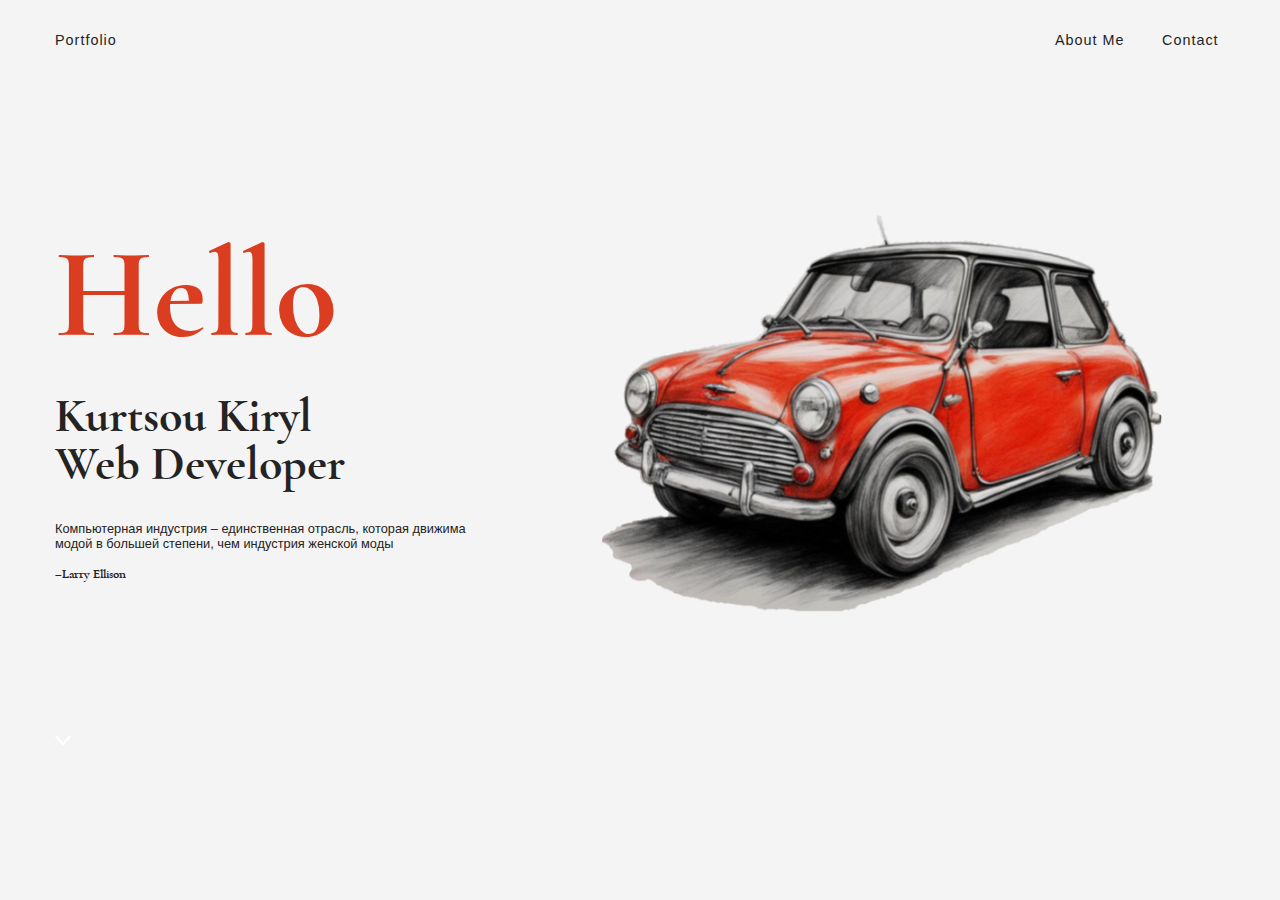
==== index.html @ 3f0a97ca "add mobile nav" ====
<!DOCTYPE html>
<html lang="ru">
<head>
  <meta name="author" content="Kiryl Kurtsou">
  <meta charset="UTF-8">
  <meta name="viewport" content="width=device-width, initial-scale=1.0">
  <title>PORTFOLIO</title>
  <link rel="stylesheet" href="./assets/fonts/stylesheet.css">
  <link rel="stylesheet" href="index.css">
</head>
<body class="body" id="body">

  <header class="header">
    <div class="container">
      <nav class="nav-site">
        <a class="nav-site__link link" data-name-before="portfolio" data-name-after="portfolio" href="#">portfolio</a>
        <div class="nav-site__group-link">
          <a class="nav-site__link link" data-name-before="about me" data-name-after="about me"  href="#">about&nbsp;me</a>
          <a class="nav-site__link link" data-name-before="contact" data-name-after="contact"  href="#">contact</a>
        </div>
      </nav>

      <div class="nav-site_mobile">
        <input type="checkbox" name="" id="checkbox">
        <label for="checkbox">Menu</label>
        <div class="mobile">
          <a class="nav-site__link link" data-name-before="portfolio" data-name-after="portfolio" href="#">portfolio</a>
          <a class="nav-site__link link" data-name-before="about me" data-name-after="about me"  href="#">about&nbsp;me</a>
          <a class="nav-site__link link" data-name-before="contact" data-name-after="contact"  href="#">contact</a>
        </div>
      </div>

      <div class="header__banner banner">
        <div class="banner__intro intro">
          <p class="intro__greeting">hello</p>
          <h1 class="intro__title">Kurtsou&nbsp;Kiryl<br>Web&nbsp;Developer</h1>

          <blockquote class="intro__blockquote blockquote">
            Компьютерная индустрия &ndash; единственная отрасль, которая движима модой в большей степени, чем индустрия женской моды
            <br><br>
            <cite class="blockquote__name-author">&ndash;Larry&nbsp;Ellison</cite>
          </blockquote>
        </div>

        <div class="banner__image">
          <img src="./assets/images/bg-auto.png" alt="мини-автомобиль красного цвета, нарисованный карандашом при помоши ИИ">
        </div>
      </div>

      <a class="header__button button button_direction" href="#">
        <img src="./assets/images/icon-button.png" alt="Иконка стрелки направленная вниз">
      </a>
    </div>
  </header>

  <main class="main" id="main"></main>

  <footer class="footer"></footer>

</body>
</html>
---- assets/fonts/stylesheet.css ----
/*! Generated by Font Squirrel (https://www.fontsquirrel.com) on March 27, 2024 */

@font-face {
  font-family: 'Cormorant Garamond';
  src: url('cormorantgaramond-bold-webfont.woff2') format('woff2'),
        url('cormorantgaramond-bold-webfont.woff') format('woff');
  font-weight: 700;
  font-style: normal;
}
/*
@font-face {
  font-family: 'cormorant_garamondbold_italic';
  src: url('cormorantgaramond-bolditalic-webfont.woff2') format('woff2'),
        url('cormorantgaramond-bolditalic-webfont.woff') format('woff');
  font-weight: 700;
  font-style: italic;
} */

@font-face {
  font-family: 'Cormorant Garamond';
  src: url('cormorantgaramond-italic-webfont.woff2') format('woff2'),
        url('cormorantgaramond-italic-webfont.woff') format('woff');
  font-weight: 400;
  font-style: italic;
}
/*
@font-face {
  font-family: 'cormorant_garamondmedium';
  src: url('cormorantgaramond-medium-webfont.woff2') format('woff2'),
        url('cormorantgaramond-medium-webfont.woff') format('woff');
  font-weight: 500;
  font-style: normal;
}

@font-face {
  font-family: 'cormorant_garamondMdIt';
  src: url('cormorantgaramond-mediumitalic-webfont.woff2') format('woff2'),
        url('cormorantgaramond-mediumitalic-webfont.woff') format('woff');
  font-weight: 500;
  font-style: italic;
}

@font-face {
  font-family: 'cormorant_garamondregular';
  src: url('cormorantgaramond-regular-webfont.woff2') format('woff2'),
        url('cormorantgaramond-regular-webfont.woff') format('woff');
  font-weight: 400;
  font-style: normal;
}

@font-face {
  font-family: 'cormorant_garamondsemibold';
  src: url('cormorantgaramond-semibold-webfont.woff2') format('woff2'),
        url('cormorantgaramond-semibold-webfont.woff') format('woff');
  font-weight: 600;
  font-style: normal;
}

@font-face {
  font-family: 'cormorant_garamondSBdIt';
  src: url('cormorantgaramond-semibolditalic-webfont.woff2') format('woff2'),
        url('cormorantgaramond-semibolditalic-webfont.woff') format('woff');
  font-weight: 600;
  font-style: italic;
}

@font-face {
  font-family: 'cormorant_garamondlight';
  src: url('cormorantgaramond-light-webfont.woff2') format('woff2'),
        url('cormorantgaramond-light-webfont.woff') format('woff');
  font-weight: 300;
  font-style: normal;
}

@font-face {
  font-family: 'cormorant_garamondLtIt';
  src: url('cormorantgaramond-lightitalic-webfont.woff2') format('woff2'),
        url('cormorantgaramond-lightitalic-webfont.woff') format('woff');
  font-weight: 300;
  font-style: italic;
} */
---- index.css ----
:root {
  /* colors */
  --primary: rgb(244, 244, 244);
  --primary-variant: rgb(255, 255, 255);
  --secondary: rgb(35, 35, 35);
  --secondary-variant: rgba(35, 35, 35, .5);
  --accent: rgb(219, 61, 32);

  /* fonts */
  --ffamily-primary: 'Cormorant Garamond', serif;
  --ffamily-secondary: Tahoma, Geneva, Verdana, sans-serif;
  --ffamily-title-1: 'Cormorant Garamond', serif;
  --ffamily-title-2: 'Cormorant Garamond', serif;
  --ffamily-greeting: 'Cormorant Garamond', serif;
  --ffamily-link: Tahoma, Geneva, Verdana, sans-serif;
  --ffamily-blockquote: Tahoma, Geneva, Verdana, sans-serif;
  --ffamily-blockquote-author: 'Cormorant Garamond', serif;
  --ffamily-copyright: Tahoma, Geneva, Verdana, sans-serif;
  --fsize-title-1: clamp(1.5rem, 10vw, 3rem);
  --fsize-title-2: clamp(1.5rem, 10vw, 3rem);
  --fsize-greeting: clamp(4rem, 10vw, 8rem);
  --fsize-link: .9rem;
  --fsize-blockquote: .8rem;
  --fsize-copyright: 80%;
  --fweight-title-1: 600;
  --fweight-title-2: 600;
  --fweight-greeting: 600;
  --fweight-link: 400;
  --fweight-blockquote: 400;
  --fweight-blockquote-author: 700;
  --fweight-copyright: ;
  --lspacing: 1px;

  /* sizes */
  --step: 1rem;
  --padding-top: calc(var(--step) * 1.5);
  --padding-right: calc(var(--step) * 1.5);
  --padding-bottom: calc(var(--step) * 1.5);
  --padding-left: calc(var(--step) * 1.5);
  --padding-inline: calc(var(--step) * 1.5);
  --padding-block: calc(var(--step) * 1.5 * 1.5);
  --padding-inline-link: calc(var(--step) / 2);
  --margin-top: calc(var(--step) * 2);
  --margin-right: ;
  --margin-bottom: ;
  --margin-left: ;
  --margin-inline: ;
  --margin-block: calc(var(--step) * 2);
  --container: 1170px;
  --gap-group-link: 2rem;
  --gap-intro: 2rem;
  --height-nav-site: 5rem;

  /* others */
  --transition-hover-link: .3s;

}

/* min-reset */
*,
*::before,
*::after {
  box-sizing: border-box;
}

html {
  -moz-text-size-adjust: none;
  -webkit-text-size-adjust: none;
  text-size-adjust: none;
}

body {
  margin: 0;
  min-height: 100vh;
}

html,
body {
  width: 100%;
  height: 100%;
  font-size: 16px;
}

a {
  display: inline-block;
  text-decoration: none;
}

img {
  max-width: 100%;
  height: auto;
}

h1, h2, p,
blockquote, cite {
  margin: 0;
}

/* body */
.body {
  color: var(--secondary);
  background-color: var(--primary);
  font-family: var(--ffamily-primary);
}

/* container */
.container {
  max-width: 90%;
  margin-inline: auto;
}

@media (min-width: 1170px) {
  .container {
    max-width: var(--container);
  }
}

/* header */
.header {
  height: 100svh;
  min-height: 100%;
}

/* header --> nav-site */
.nav-site {
  display: flex;
  justify-content: space-between;
  align-items: center;
  min-height: var(--height-nav-site);
}

.nav-site__group-link {
  display: flex;
  gap: var(--gap-group-link);
}

.link {
  position: relative;
  padding-inline: var(--padding-inline-link);
  color: var(--primary);
  overflow: hidden;
  transition: all var(--transition-hover-link) ease-in-out;
}

.link:before,
.link:after {
  position: absolute;
  left: 0;
  top: 0;
  display: block;
  width: 100%;
  height: 100%;
  font-family: var(--ffamily-link);
  font-size: var(--fsize-link);
  font-weight: var(--fweight-link);
  letter-spacing: var(--lspacing, 1px);
  text-transform: capitalize;
  color: var(--secondary);
  background-color: var(--primary);
  transition: all var(--transition-hover-link) ease-in-out;
}

.link:after {
  content: attr(data-name-after);
  transform: translateY(30px);
}

.link:before {
  content: attr(data-name-before);
  transform: translateY(0);
}

.link:hover:before {
  transform: translateY(-30px);
}

.link:hover:after {
  transform: translateY(0);
}

/* header --> banner */
.banner {
  display: flex;
  justify-content: space-between;
  align-items: center;
  flex-wrap: wrap;
}

.banner__image {
  min-width: 300px;
}

.banner__image {
  flex: 5;
}

.banner__intro {
  flex: 4;
}

.intro {
  display: flex;
  flex-direction: column;
  gap: var(--gap-intro);
}

.intro__greeting {
  font-family: var(--ffamily-primary);
  font-size: var(--fsize-greeting);
  font-weight: var(--fweight-greeting);
  color: var(--accent);
  text-transform: capitalize;
}

.intro__title {
  font-family: var(--ffamily-primary);
  font-size: var(--fsize-title-1);
  font-weight: var(--fweight-title-1);
}

.blockquote {
  max-width: 60ch;
  font-family: var(--ffamily-secondary);
  font-size: var(--fsize-blockquote);
  font-weight: var(--fweight-blockquote);
}

.blockquote__name-author {
  font-family: var(--ffamily-blockquote-author);
  font-style: normal;
  font-weight: var(--fweight-blockquote-author);
}








.nav-site_mobile {
  z-index: 4;
  overflow: hidden;
  text-align: end;
  padding: 1rem;
}

input {
  display: none;
}
input:checked ~ .mobile {
  transform: translateY(10px);
}

.mobile {
  /* display: none; */
  background-color: var(--primary);
  transform: translateY(-200px);
  transition: all .3s ease-in-out;
  display: flex;
  flex-direction: column;
  gap: .5rem;
}

@media (max-width: 426px) {
  .nav-site {
    display: none;
  }
}

@media (min-width: 426px) {
  .nav-site_mobile {
    display: none;
  }
}
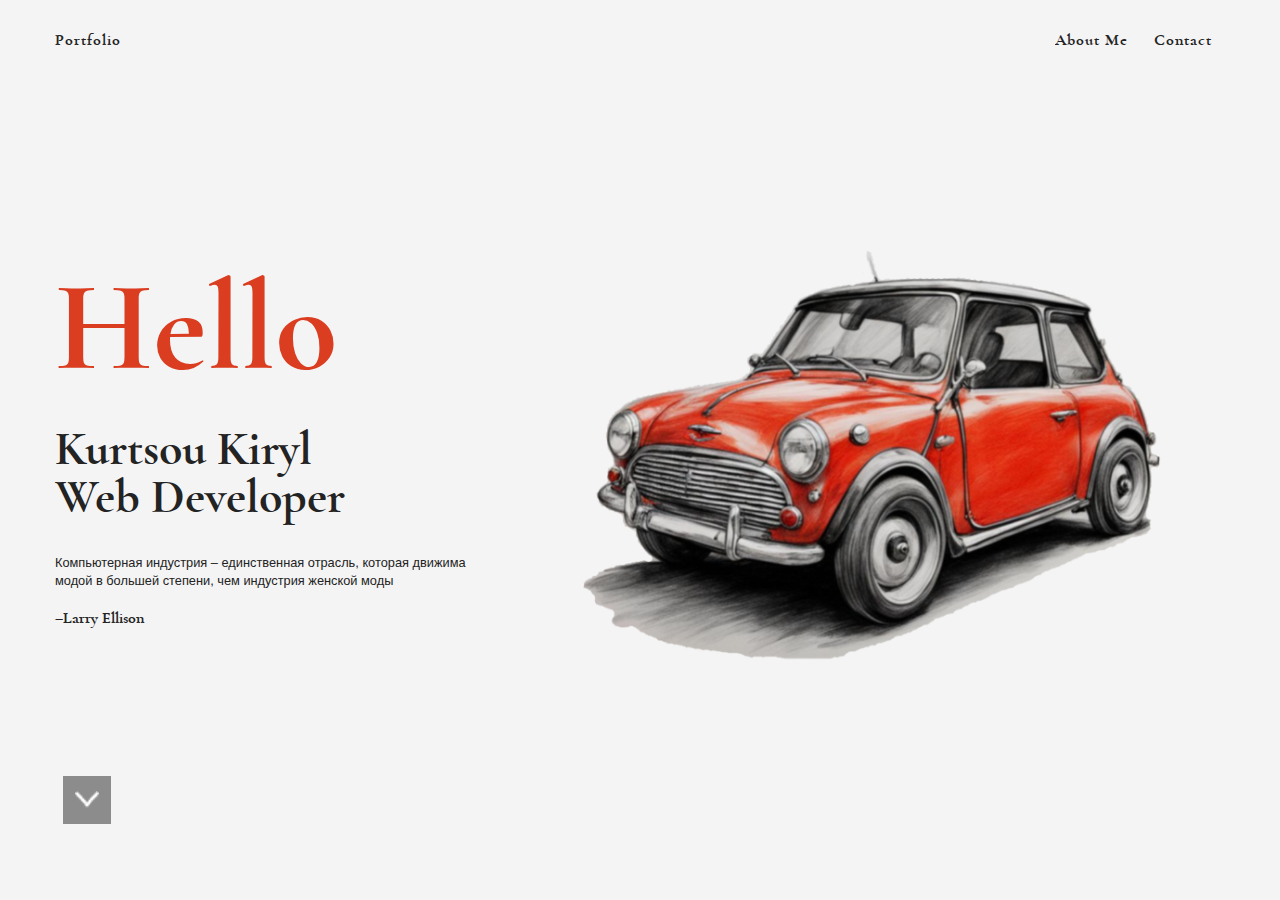
==== commit ff86717c: "fix section headers 90%" ====
--- a/index.html
+++ b/index.html
@@ -11,22 +11,22 @@
 <body class="body" id="body">
 
   <header class="header">
-    <div class="container">
-      <nav class="nav-site">
-        <a class="nav-site__link link" data-name-before="portfolio" data-name-after="portfolio" href="#">portfolio</a>
-        <div class="nav-site__group-link">
-          <a class="nav-site__link link" data-name-before="about me" data-name-after="about me"  href="#">about&nbsp;me</a>
-          <a class="nav-site__link link" data-name-before="contact" data-name-after="contact"  href="#">contact</a>
+    <div class="header__flex container">
+      <nav class="nav">
+        <a class="nav__link" data-name-before="portfolio" data-name-after="portfolio" href="#">portfolio</a>
+        <div class="nav__group-link">
+          <a class="nav__link" data-name-before="about me" data-name-after="about me"  href="#">about&nbsp;me</a>
+          <a class="nav__link" data-name-before="contact" data-name-after="contact"  href="#">contact</a>
         </div>
       </nav>
 
-      <div class="nav-site_mobile">
-        <input type="checkbox" name="" id="checkbox">
-        <label for="checkbox">Menu</label>
-        <div class="mobile">
-          <a class="nav-site__link link" data-name-before="portfolio" data-name-after="portfolio" href="#">portfolio</a>
-          <a class="nav-site__link link" data-name-before="about me" data-name-after="about me"  href="#">about&nbsp;me</a>
-          <a class="nav-site__link link" data-name-before="contact" data-name-after="contact"  href="#">contact</a>
+      <div class="nav-mobile">
+        <input class="input" type="checkbox" name="checkbox" id="checkbox">
+        <label class="label" for="checkbox">Menu</label>
+        <div class="nav-mobile__list list">
+          <a class="list__link" href="#">portfolio</a>
+          <a class="list__link" href="#">about&nbsp;me</a>
+          <a class="list__link" href="#">contact</a>
         </div>
       </div>
 
--- a/index.css
+++ b/index.css
@@ -10,50 +10,33 @@
   /* fonts */
   --ffamily-primary: 'Cormorant Garamond', serif;
   --ffamily-secondary: Tahoma, Geneva, Verdana, sans-serif;
-  --ffamily-title-1: 'Cormorant Garamond', serif;
-  --ffamily-title-2: 'Cormorant Garamond', serif;
-  --ffamily-greeting: 'Cormorant Garamond', serif;
-  --ffamily-link: Tahoma, Geneva, Verdana, sans-serif;
-  --ffamily-blockquote: Tahoma, Geneva, Verdana, sans-serif;
-  --ffamily-blockquote-author: 'Cormorant Garamond', serif;
-  --ffamily-copyright: Tahoma, Geneva, Verdana, sans-serif;
+  --ffamily-title-1: var(--ffamily-primary);
+  --ffamily-title-2: var(--ffamily-primary);
+  --ffamily-greeting: var(--ffamily-primary);
+  --ffamily-link: var(--ffamily-primary);
+  --ffamily-blockquote: var(--ffamily-secondary);
+  --ffamily-blockquote-author: var(--ffamily-primary);
+  --ffamily-copyright: var(--ffamily-secondary);
   --fsize-title-1: clamp(1.5rem, 10vw, 3rem);
   --fsize-title-2: clamp(1.5rem, 10vw, 3rem);
   --fsize-greeting: clamp(4rem, 10vw, 8rem);
-  --fsize-link: .9rem;
+  --fsize-link: 1rem;
   --fsize-blockquote: .8rem;
+  --fsize-blockquote-author: 1rem;
   --fsize-copyright: 80%;
-  --fweight-title-1: 600;
-  --fweight-title-2: 600;
-  --fweight-greeting: 600;
+  --fweight-title-1: 700;
+  --fweight-title-2: 700;
+  --fweight-greeting: 700;
   --fweight-link: 400;
   --fweight-blockquote: 400;
   --fweight-blockquote-author: 700;
-  --fweight-copyright: ;
+  --fweight-copyright: 400;
   --lspacing: 1px;
+  --lheight: 1.4;
 
   /* sizes */
-  --step: 1rem;
-  --padding-top: calc(var(--step) * 1.5);
-  --padding-right: calc(var(--step) * 1.5);
-  --padding-bottom: calc(var(--step) * 1.5);
-  --padding-left: calc(var(--step) * 1.5);
-  --padding-inline: calc(var(--step) * 1.5);
-  --padding-block: calc(var(--step) * 1.5 * 1.5);
-  --padding-inline-link: calc(var(--step) / 2);
-  --margin-top: calc(var(--step) * 2);
-  --margin-right: ;
-  --margin-bottom: ;
-  --margin-left: ;
-  --margin-inline: ;
-  --margin-block: calc(var(--step) * 2);
+  --step: 1.5rem;
   --container: 1170px;
-  --gap-group-link: 2rem;
-  --gap-intro: 2rem;
-  --height-nav-site: 5rem;
-
-  /* others */
-  --transition-hover-link: .3s;
 
 }
 
@@ -70,15 +53,16 @@
   text-size-adjust: none;
 }
 
-body {
+body, h1, h2, p,
+blockquote, cite {
   margin: 0;
-  min-height: 100vh;
 }
 
 html,
 body {
   width: 100%;
   height: 100%;
+  min-height: 100vh;
   font-size: 16px;
 }
 
@@ -90,11 +74,6 @@
 img {
   max-width: 100%;
   height: auto;
-}
-
-h1, h2, p,
-blockquote, cite {
-  margin: 0;
 }
 
 /* body */
@@ -117,66 +96,142 @@
 }
 
 /* header */
-.header {
-  height: 100svh;
-  min-height: 100%;
+.header__flex {
+  position: relative;
+  display: flex;
+  flex-direction: column;
+  gap: 4rem;
+  padding-block: 2rem;
+}
+
+@media (max-width: 426px) {
+  .header__flex {
+    gap: 0;
+  }
 }
 
 /* header --> nav-site */
-.nav-site {
+.nav {
   display: flex;
   justify-content: space-between;
   align-items: center;
-  min-height: var(--height-nav-site);
-}
-
-.nav-site__group-link {
-  display: flex;
-  gap: var(--gap-group-link);
-}
-
-.link {
+}
+
+.nav__group-link {
+  display: flex;
+  gap: 1rem;
+}
+
+.nav__link {
   position: relative;
-  padding-inline: var(--padding-inline-link);
+  padding-inline: calc(var(--step) / 2);
   color: var(--primary);
   overflow: hidden;
-  transition: all var(--transition-hover-link) ease-in-out;
-}
-
-.link:before,
-.link:after {
+  transition: all .3s ease-in-out;
+}
+
+.nav__link:before,
+.nav__link:after {
   position: absolute;
   left: 0;
   top: 0;
-  display: block;
+  display: inline-block;
   width: 100%;
   height: 100%;
   font-family: var(--ffamily-link);
   font-size: var(--fsize-link);
   font-weight: var(--fweight-link);
-  letter-spacing: var(--lspacing, 1px);
+  letter-spacing: var(--lspacing);
   text-transform: capitalize;
   color: var(--secondary);
   background-color: var(--primary);
-  transition: all var(--transition-hover-link) ease-in-out;
-}
-
-.link:after {
+  transition: all .3s ease-in-out;
+}
+
+.nav__link:after {
   content: attr(data-name-after);
   transform: translateY(30px);
 }
 
-.link:before {
+.nav__link:before {
   content: attr(data-name-before);
   transform: translateY(0);
 }
 
-.link:hover:before {
+.nav__link:hover:before {
   transform: translateY(-30px);
 }
 
-.link:hover:after {
+.nav__link:hover:after {
   transform: translateY(0);
+}
+
+/* header --> nav-mobile */
+.nav-mobile {
+  z-index: 4;
+  text-align: end;
+}
+
+.nav-mobile input {
+  display: none;
+}
+
+.nav-mobile label {
+  position: relative;
+}
+
+.nav-mobile label::after {
+  position: absolute;
+  left: 0;
+  bottom: 0;
+  content: "";
+  width: 100%;
+  height: 1px;
+  background-color: var(--secondary);
+}
+
+.nav-mobile input:checked ~ .nav-mobile__list {
+  transform: translateY(10px);
+}
+
+.nav-mobile__list {
+  display: flex;
+  flex-direction: column;
+  align-items: end;
+  gap: .5rem;
+  transform: translateY(-200px);
+  transition: all .3s ease-in-out;
+}
+
+.list__link {
+  font-family: var(--ffamily-link);
+  font-size: var(--fsize-link);
+  font-weight: var(--fweight-link);
+  letter-spacing: var(--lspacing);
+  text-transform: capitalize;
+  color: var(--secondary);
+  background-color: var(--primary);
+  transition: all .3s ease-in-out;
+}
+
+.list__link:active {
+  color: var(--accent);
+}
+
+.list__link:hover {
+  text-decoration: underline;
+}
+
+@media (max-width: 426px) {
+  .nav {
+    display: none;
+  }
+}
+
+@media (min-width: 426px) {
+  .nav-mobile {
+    display: none;
+  }
 }
 
 /* header --> banner */
@@ -192,21 +247,21 @@
 }
 
 .banner__image {
-  flex: 5;
+  flex: 2;
 }
 
 .banner__intro {
-  flex: 4;
+  flex: 1.5;
 }
 
 .intro {
   display: flex;
   flex-direction: column;
-  gap: var(--gap-intro);
+  gap: 2rem;
 }
 
 .intro__greeting {
-  font-family: var(--ffamily-primary);
+  font-family: var(--ffamily-greeting);
   font-size: var(--fsize-greeting);
   font-weight: var(--fweight-greeting);
   color: var(--accent);
@@ -214,7 +269,7 @@
 }
 
 .intro__title {
-  font-family: var(--ffamily-primary);
+  font-family: var(--ffamily-title-1);
   font-size: var(--fsize-title-1);
   font-weight: var(--fweight-title-1);
 }
@@ -224,73 +279,54 @@
   font-family: var(--ffamily-secondary);
   font-size: var(--fsize-blockquote);
   font-weight: var(--fweight-blockquote);
+  line-height: var(--lheight);
 }
 
 .blockquote__name-author {
   font-family: var(--ffamily-blockquote-author);
   font-style: normal;
+  font-size: var(--fsize-blockquote-author);
   font-weight: var(--fweight-blockquote-author);
 }
 
-
-
-
-
-
-
-
-.nav-site_mobile {
-  z-index: 4;
-  overflow: hidden;
-  text-align: end;
-  padding: 1rem;
-}
-
-input {
-  display: none;
-}
-input:checked ~ .mobile {
-  transform: translateY(10px);
-}
-
-.mobile {
-  /* display: none; */
-  background-color: var(--primary);
-  transform: translateY(-200px);
-  transition: all .3s ease-in-out;
-  display: flex;
-  flex-direction: column;
-  gap: .5rem;
-}
-
-@media (max-width: 426px) {
-  .nav-site {
-    display: none;
-  }
-}
-
-@media (min-width: 426px) {
-  .nav-site_mobile {
-    display: none;
-  }
-}
-
-
-
-
-
-
-
-
-
-
-
-
-
-
-
-
-
-
-
-
+/* header --> button */
+.header__button {
+  position: absolute;
+  left: 1rem;
+  bottom: 0;
+  padding: .5rem;
+  background-color: var(--secondary-variant);
+  transition: all .3s ease-in-out;
+}
+
+.header__button:hover {
+  background-color: var(--secondary);
+}
+
+@media (min-width: 768px) {
+  .header__button {
+    transform: scale(1.5);
+  }
+}
+
+
+
+
+
+
+
+
+
+
+
+
+
+
+
+
+
+
+
+
+
+
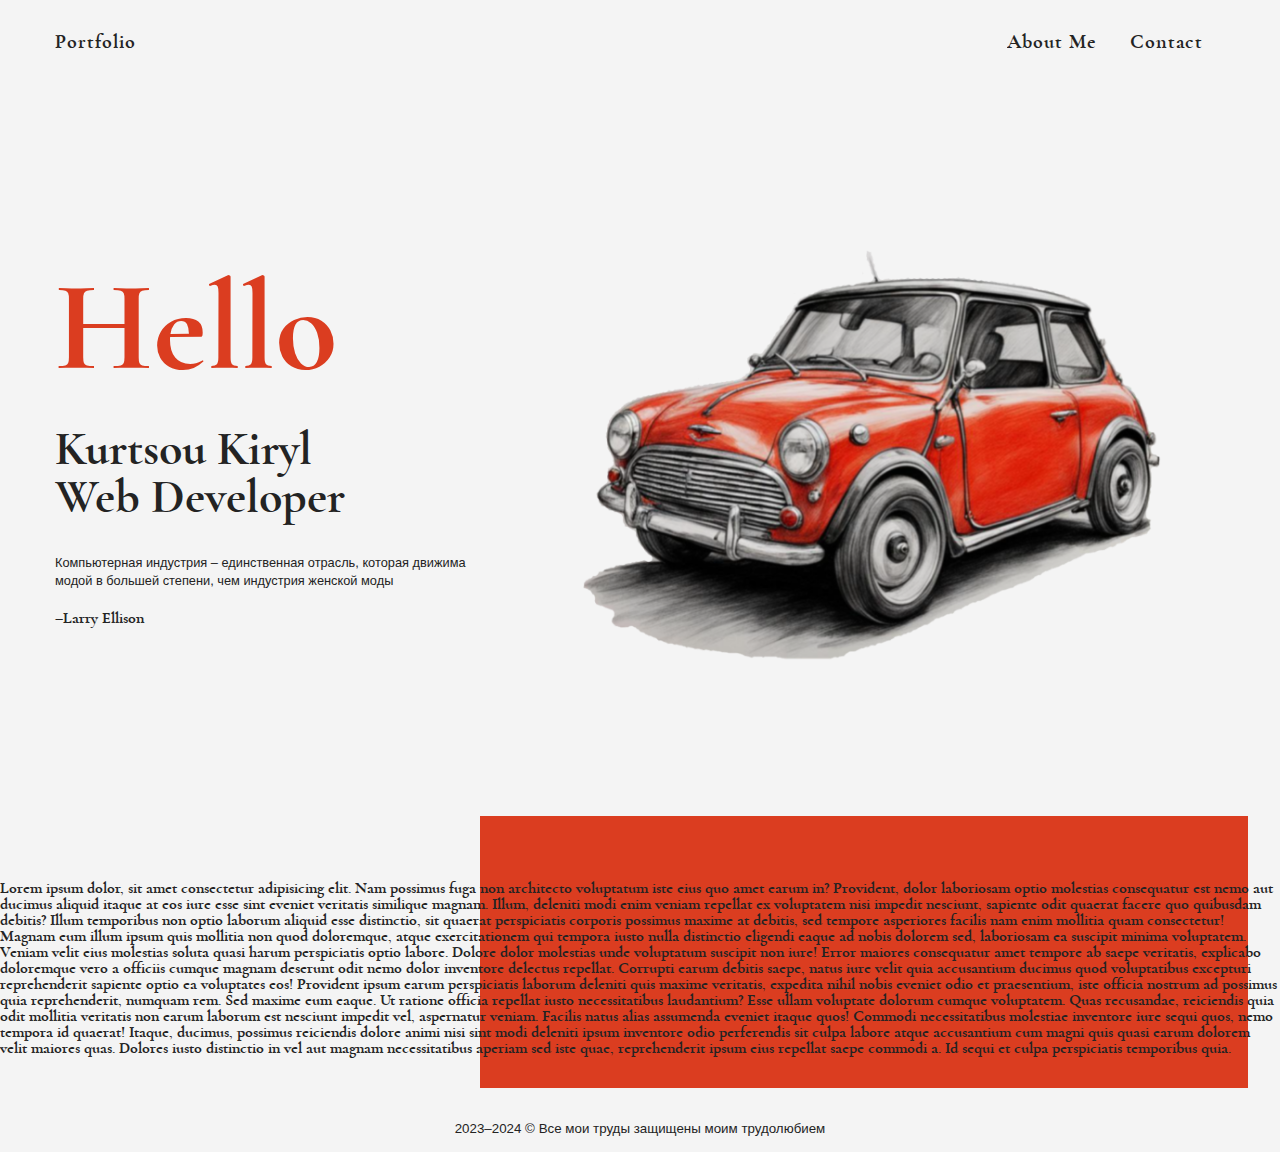
==== commit 1b3af818: "fix index.css" ====
--- a/index.html
+++ b/index.html
@@ -46,16 +46,16 @@
           <img src="./assets/images/bg-auto.png" alt="мини-автомобиль красного цвета, нарисованный карандашом при помоши ИИ">
         </div>
       </div>
-
-      <a class="header__button button button_direction" href="#">
-        <img src="./assets/images/icon-button.png" alt="Иконка стрелки направленная вниз">
-      </a>
     </div>
   </header>
 
-  <main class="main" id="main"></main>
+  <main class="projects" id="projects">
+    Lorem ipsum dolor, sit amet consectetur adipisicing elit. Nam possimus fuga non architecto voluptatum iste eius quo amet earum in? Provident, dolor laboriosam optio molestias consequatur est nemo aut ducimus aliquid itaque at eos iure esse sint eveniet veritatis similique magnam. Illum, deleniti modi enim veniam repellat ex voluptatem nisi impedit nesciunt, sapiente odit quaerat facere quo quibusdam debitis? Illum temporibus non optio laborum aliquid esse distinctio, sit quaerat perspiciatis corporis possimus maxime at debitis, sed tempore asperiores facilis nam enim mollitia quam consectetur! Magnam eum illum ipsum quis mollitia non quod doloremque, atque exercitationem qui tempora iusto nulla distinctio eligendi eaque ad nobis dolorem sed, laboriosam ea suscipit minima voluptatem. Veniam velit eius molestias soluta quasi harum perspiciatis optio labore. Dolore dolor molestias unde voluptatum suscipit non iure! Error maiores consequatur amet tempore ab saepe veritatis, explicabo doloremque vero a officiis cumque magnam deserunt odit nemo dolor inventore delectus repellat. Corrupti earum debitis saepe, natus iure velit quia accusantium ducimus quod voluptatibus excepturi reprehenderit sapiente optio ea voluptates eos! Provident ipsum earum perspiciatis laborum deleniti quis maxime veritatis, expedita nihil nobis eveniet odio et praesentium, iste officia nostrum ad possimus quia reprehenderit, numquam rem. Sed maxime eum eaque. Ut ratione officia repellat iusto necessitatibus laudantium? Esse ullam voluptate dolorum cumque voluptatem. Quas recusandae, reiciendis quia odit mollitia veritatis non earum laborum est nesciunt impedit vel, aspernatur veniam. Facilis natus alias assumenda eveniet itaque quos! Commodi necessitatibus molestiae inventore iure sequi quos, nemo tempora id quaerat! Itaque, ducimus, possimus reiciendis dolore animi nisi sint modi deleniti ipsum inventore odio perferendis sit culpa labore atque accusantium cum magni quis quasi earum dolorem velit maiores quas. Dolores iusto distinctio in vel aut magnam necessitatibus aperiam sed iste quae, reprehenderit ipsum eius repellat saepe commodi a. Id sequi et culpa perspiciatis temporibus quia.
+  </main>
 
-  <footer class="footer"></footer>
+  <footer class="footer">
+    <small class="copyright">2023&ndash;2024 &copy;&nbsp;Все мои труды защищены моим трудолюбием</small>
+  </footer>
 
 </body>
 </html>
--- a/index.css
+++ b/index.css
@@ -20,10 +20,9 @@
   --fsize-title-1: clamp(1.5rem, 10vw, 3rem);
   --fsize-title-2: clamp(1.5rem, 10vw, 3rem);
   --fsize-greeting: clamp(4rem, 10vw, 8rem);
-  --fsize-link: 1rem;
+  --fsize-link: 1.25rem;
   --fsize-blockquote: .8rem;
   --fsize-blockquote-author: 1rem;
-  --fsize-copyright: 80%;
   --fweight-title-1: 700;
   --fweight-title-2: 700;
   --fweight-greeting: 700;
@@ -62,7 +61,7 @@
 body {
   width: 100%;
   height: 100%;
-  min-height: 100vh;
+  min-height: 100svh;
   font-size: 16px;
 }
 
@@ -74,6 +73,11 @@
 img {
   max-width: 100%;
   height: auto;
+}
+
+::selection {
+  color: var(--primary);
+  background-color: var(--secondary);
 }
 
 /* body */
@@ -89,13 +93,24 @@
   margin-inline: auto;
 }
 
-@media (min-width: 1170px) {
+@media (min-width: 1280px) {
   .container {
     max-width: var(--container);
   }
 }
 
 /* header */
+.header {
+  min-height: 90svh;
+  margin-bottom: 2rem;
+}
+
+@media (max-width: 769px) {
+  .header {
+    min-height: 100%;
+  }
+}
+
 .header__flex {
   position: relative;
   display: flex;
@@ -124,7 +139,7 @@
 
 .nav__link {
   position: relative;
-  padding-inline: calc(var(--step) / 2);
+  padding-inline: var(--step);
   color: var(--primary);
   overflow: hidden;
   transition: all .3s ease-in-out;
@@ -214,12 +229,9 @@
   transition: all .3s ease-in-out;
 }
 
-.list__link:active {
-  color: var(--accent);
-}
-
 .list__link:hover {
   text-decoration: underline;
+  color: var(--accent);
 }
 
 @media (max-width: 426px) {
@@ -289,44 +301,45 @@
   font-weight: var(--fweight-blockquote-author);
 }
 
-/* header --> button */
-.header__button {
+/* footer */
+  .footer {
+    text-align: center;
+  }
+
+.copyright {
+  padding-block: 1rem;
+  font-family: var(--ffamily-copyright);
+  font-weight: var(--fweight-copyright);
+}
+
+/* projects */
+.projects {
+  position: relative;
+  margin-bottom: 2rem;
+  padding-block: 2rem;
+}
+
+.projects:after {
+  content: "";
   position: absolute;
-  left: 1rem;
+  top: -2rem;
+  right: 2rem;
   bottom: 0;
-  padding: .5rem;
-  background-color: var(--secondary-variant);
-  transition: all .3s ease-in-out;
-}
-
-.header__button:hover {
-  background-color: var(--secondary);
-}
-
-@media (min-width: 768px) {
-  .header__button {
-    transform: scale(1.5);
-  }
-}
-
-
-
-
-
-
-
-
-
-
-
-
-
-
-
-
-
-
-
-
-
-
+  z-index: -1;
+  width: 60%;
+  background-color: var(--accent);
+}
+
+
+
+
+
+
+
+
+
+
+
+
+
+
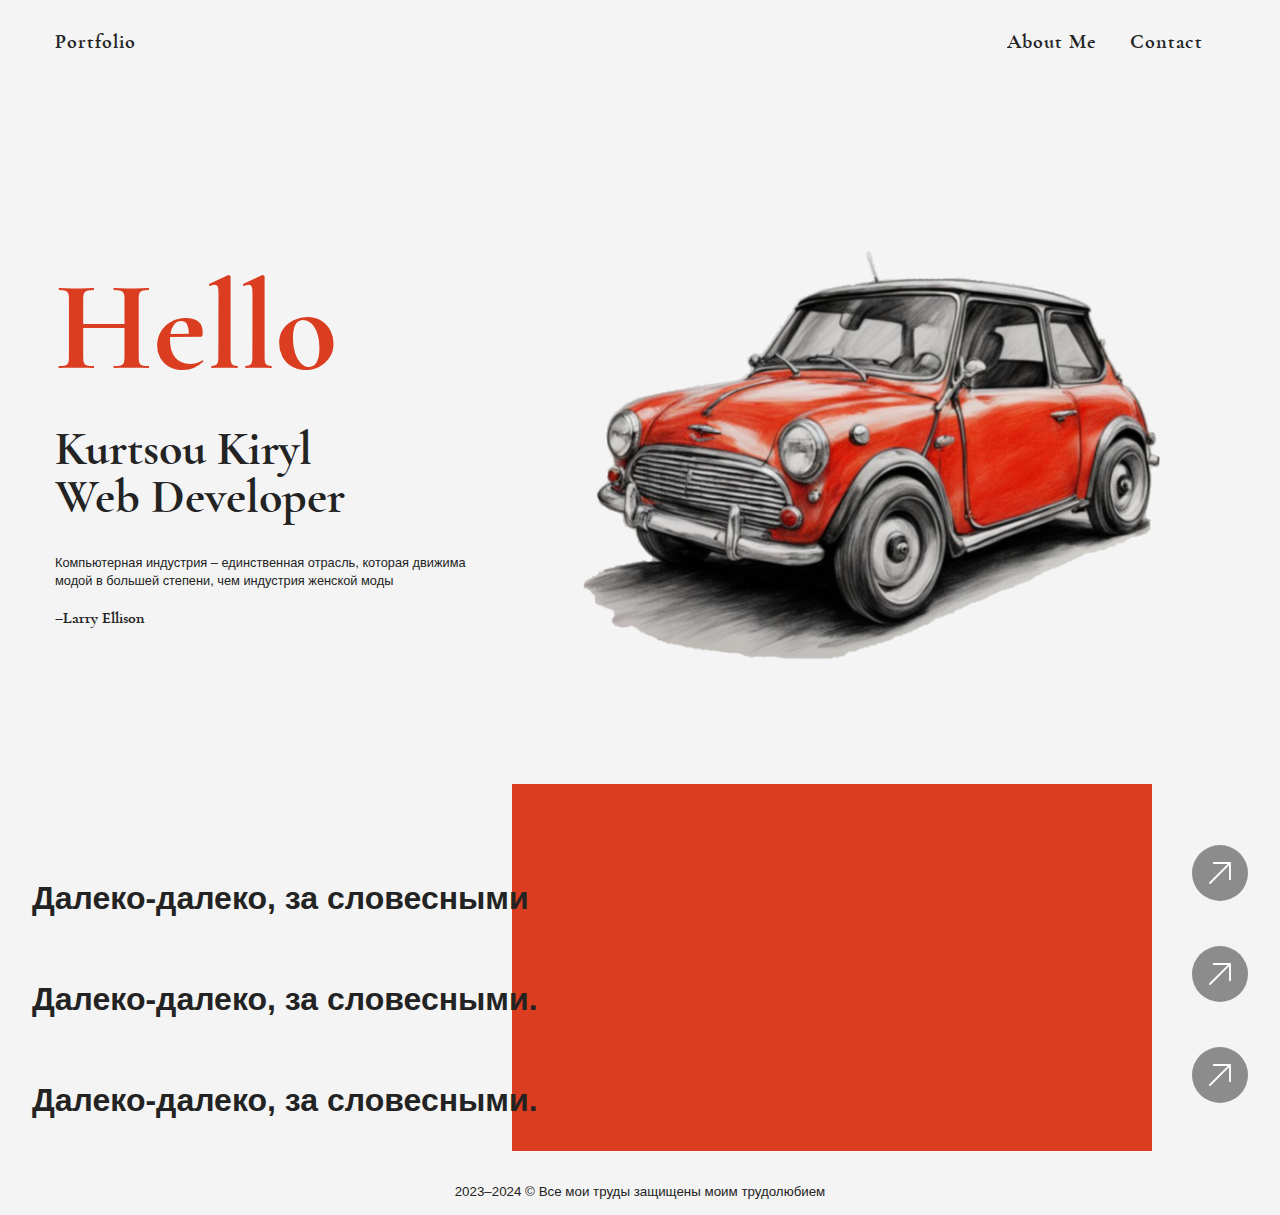
==== commit 53218948: "fix index.css" ====
--- a/index.html
+++ b/index.html
@@ -50,7 +50,41 @@
   </header>
 
   <main class="projects" id="projects">
-    Lorem ipsum dolor, sit amet consectetur adipisicing elit. Nam possimus fuga non architecto voluptatum iste eius quo amet earum in? Provident, dolor laboriosam optio molestias consequatur est nemo aut ducimus aliquid itaque at eos iure esse sint eveniet veritatis similique magnam. Illum, deleniti modi enim veniam repellat ex voluptatem nisi impedit nesciunt, sapiente odit quaerat facere quo quibusdam debitis? Illum temporibus non optio laborum aliquid esse distinctio, sit quaerat perspiciatis corporis possimus maxime at debitis, sed tempore asperiores facilis nam enim mollitia quam consectetur! Magnam eum illum ipsum quis mollitia non quod doloremque, atque exercitationem qui tempora iusto nulla distinctio eligendi eaque ad nobis dolorem sed, laboriosam ea suscipit minima voluptatem. Veniam velit eius molestias soluta quasi harum perspiciatis optio labore. Dolore dolor molestias unde voluptatum suscipit non iure! Error maiores consequatur amet tempore ab saepe veritatis, explicabo doloremque vero a officiis cumque magnam deserunt odit nemo dolor inventore delectus repellat. Corrupti earum debitis saepe, natus iure velit quia accusantium ducimus quod voluptatibus excepturi reprehenderit sapiente optio ea voluptates eos! Provident ipsum earum perspiciatis laborum deleniti quis maxime veritatis, expedita nihil nobis eveniet odio et praesentium, iste officia nostrum ad possimus quia reprehenderit, numquam rem. Sed maxime eum eaque. Ut ratione officia repellat iusto necessitatibus laudantium? Esse ullam voluptate dolorum cumque voluptatem. Quas recusandae, reiciendis quia odit mollitia veritatis non earum laborum est nesciunt impedit vel, aspernatur veniam. Facilis natus alias assumenda eveniet itaque quos! Commodi necessitatibus molestiae inventore iure sequi quos, nemo tempora id quaerat! Itaque, ducimus, possimus reiciendis dolore animi nisi sint modi deleniti ipsum inventore odio perferendis sit culpa labore atque accusantium cum magni quis quasi earum dolorem velit maiores quas. Dolores iusto distinctio in vel aut magnam necessitatibus aperiam sed iste quae, reprehenderit ipsum eius repellat saepe commodi a. Id sequi et culpa perspiciatis temporibus quia.
+    <div class="project">
+      <figure class="project__image">
+        <img src="./assets/images-projects/Samson.jpg" alt="">
+        <figcaption class="project__description">Далеко-далеко, за словесными
+          <a class="project__link" href="#">
+            <svg xmlns="http://www.w3.org/2000/svg" width="40" height="40" fill="#ffffff" viewBox="0 0 256 256"><path d="M198,64V168a6,6,0,0,1-12,0V78.48L68.24,196.24a6,6,0,0,1-8.48-8.48L177.52,70H88a6,6,0,0,1,0-12H192A6,6,0,0,1,198,64Z"></path></svg>
+              <path fill-rule="evenodd" clip-rule="evenodd" d="M8.29289 5.29289C8.68342 4.90237 9.31658 4.90237 9.70711 5.29289L15.5303 11.1161C16.0185 11.6043 16.0185 12.3957 15.5303 12.8839L9.70711 18.7071C9.31658 19.0976 8.68342 19.0976 8.29289 18.7071C7.90237 18.3166 7.90237 17.6834 8.29289 17.2929L13.5858 12L8.29289 6.70711C7.90237 6.31658 7.90237 5.68342 8.29289 5.29289Z" fill="#ffffff">
+          </path></a>
+        </figcaption>
+      </figure>
+    </div>
+
+    <div class="project">
+      <figure class="project__image">
+        <img src="./assets/images-projects/Starbucks Creative Expression.jpg" alt="">
+        <figcaption class="project__description">Далеко-далеко, за словесными.
+          <a class="project__link" href="#">
+            <svg xmlns="http://www.w3.org/2000/svg" width="40" height="40" fill="#ffffff" viewBox="0 0 256 256"><path d="M198,64V168a6,6,0,0,1-12,0V78.48L68.24,196.24a6,6,0,0,1-8.48-8.48L177.52,70H88a6,6,0,0,1,0-12H192A6,6,0,0,1,198,64Z"></path></svg>
+              <path fill-rule="evenodd" clip-rule="evenodd" d="M8.29289 5.29289C8.68342 4.90237 9.31658 4.90237 9.70711 5.29289L15.5303 11.1161C16.0185 11.6043 16.0185 12.3957 15.5303 12.8839L9.70711 18.7071C9.31658 19.0976 8.68342 19.0976 8.29289 18.7071C7.90237 18.3166 7.90237 17.6834 8.29289 17.2929L13.5858 12L8.29289 6.70711C7.90237 6.31658 7.90237 5.68342 8.29289 5.29289Z" fill="#ffffff">
+          </path></a>
+        </figcaption>
+      </figure>
+    </div>
+
+    <div class="project">
+      <figure class="project__image">
+        <img src="./assets/images-projects/Без названия (3).jpg" alt="">
+        <figcaption class="project__description">Далеко-далеко, за словесными.
+          <a class="project__link" href="#">
+            <svg xmlns="http://www.w3.org/2000/svg" width="40" height="40" fill="#ffffff" viewBox="0 0 256 256"><path d="M198,64V168a6,6,0,0,1-12,0V78.48L68.24,196.24a6,6,0,0,1-8.48-8.48L177.52,70H88a6,6,0,0,1,0-12H192A6,6,0,0,1,198,64Z"></path></svg>
+              <path fill-rule="evenodd" clip-rule="evenodd" d="M8.29289 5.29289C8.68342 4.90237 9.31658 4.90237 9.70711 5.29289L15.5303 11.1161C16.0185 11.6043 16.0185 12.3957 15.5303 12.8839L9.70711 18.7071C9.31658 19.0976 8.68342 19.0976 8.29289 18.7071C7.90237 18.3166 7.90237 17.6834 8.29289 17.2929L13.5858 12L8.29289 6.70711C7.90237 6.31658 7.90237 5.68342 8.29289 5.29289Z" fill="#ffffff">
+          </path></a>
+        </figcaption>
+      </figure>
+    </div>
   </main>
 
   <footer class="footer">
--- a/index.css
+++ b/index.css
@@ -17,8 +17,8 @@
   --ffamily-blockquote: var(--ffamily-secondary);
   --ffamily-blockquote-author: var(--ffamily-primary);
   --ffamily-copyright: var(--ffamily-secondary);
-  --fsize-title-1: clamp(1.5rem, 10vw, 3rem);
-  --fsize-title-2: clamp(1.5rem, 10vw, 3rem);
+  --fsize-title-1: clamp(1.5rem, 5vw, 3rem);
+  --fsize-title-2: clamp(1.25rem, 5vw, 2rem);
   --fsize-greeting: clamp(4rem, 10vw, 8rem);
   --fsize-link: 1.25rem;
   --fsize-blockquote: .8rem;
@@ -53,7 +53,7 @@
 }
 
 body, h1, h2, p,
-blockquote, cite {
+blockquote, cite, figure {
   margin: 0;
 }
 
@@ -104,12 +104,12 @@
   min-height: 90svh;
   margin-bottom: 2rem;
 }
-
+/*
 @media (max-width: 769px) {
   .header {
     min-height: 100%;
   }
-}
+} */
 
 .header__flex {
   position: relative;
@@ -315,6 +315,9 @@
 /* projects */
 .projects {
   position: relative;
+  display: flex;
+  flex-direction: column;
+  gap: 4rem;
   margin-bottom: 2rem;
   padding-block: 2rem;
 }
@@ -322,24 +325,51 @@
 .projects:after {
   content: "";
   position: absolute;
-  top: -2rem;
-  right: 2rem;
+  top: -4rem;
+  left: 40%;
   bottom: 0;
   z-index: -1;
-  width: 60%;
+  width: 50%;
   background-color: var(--accent);
 }
 
-
-
-
-
-
-
-
-
-
-
-
-
-
+/* main --> projects */
+.project__image {
+  display: flex;
+  flex-direction: column;
+  max-width: 1280px;
+  margin-inline: auto;
+}
+
+.project__description {
+  position: relative;
+  padding-left: 2rem;
+  font-family: var(--ffamily-secondary);
+  font-size: var(--fsize-title-2);
+  font-weight: 600;
+}
+
+.project__link {
+  position: absolute;
+  right: 2rem;
+  bottom: 1rem;
+  padding: .5rem;
+  line-height: 4px;
+  background-color: var(--secondary-variant);
+  border-radius: 50%;
+  transition: all .3s ease-in-out;
+}
+
+.project__link:hover {
+  background-color: var(--secondary);
+}
+
+@media (max-width: 768px) {
+  .project__link {
+    right: 1rem;
+    bottom: .5rem;
+  }
+}
+
+
+
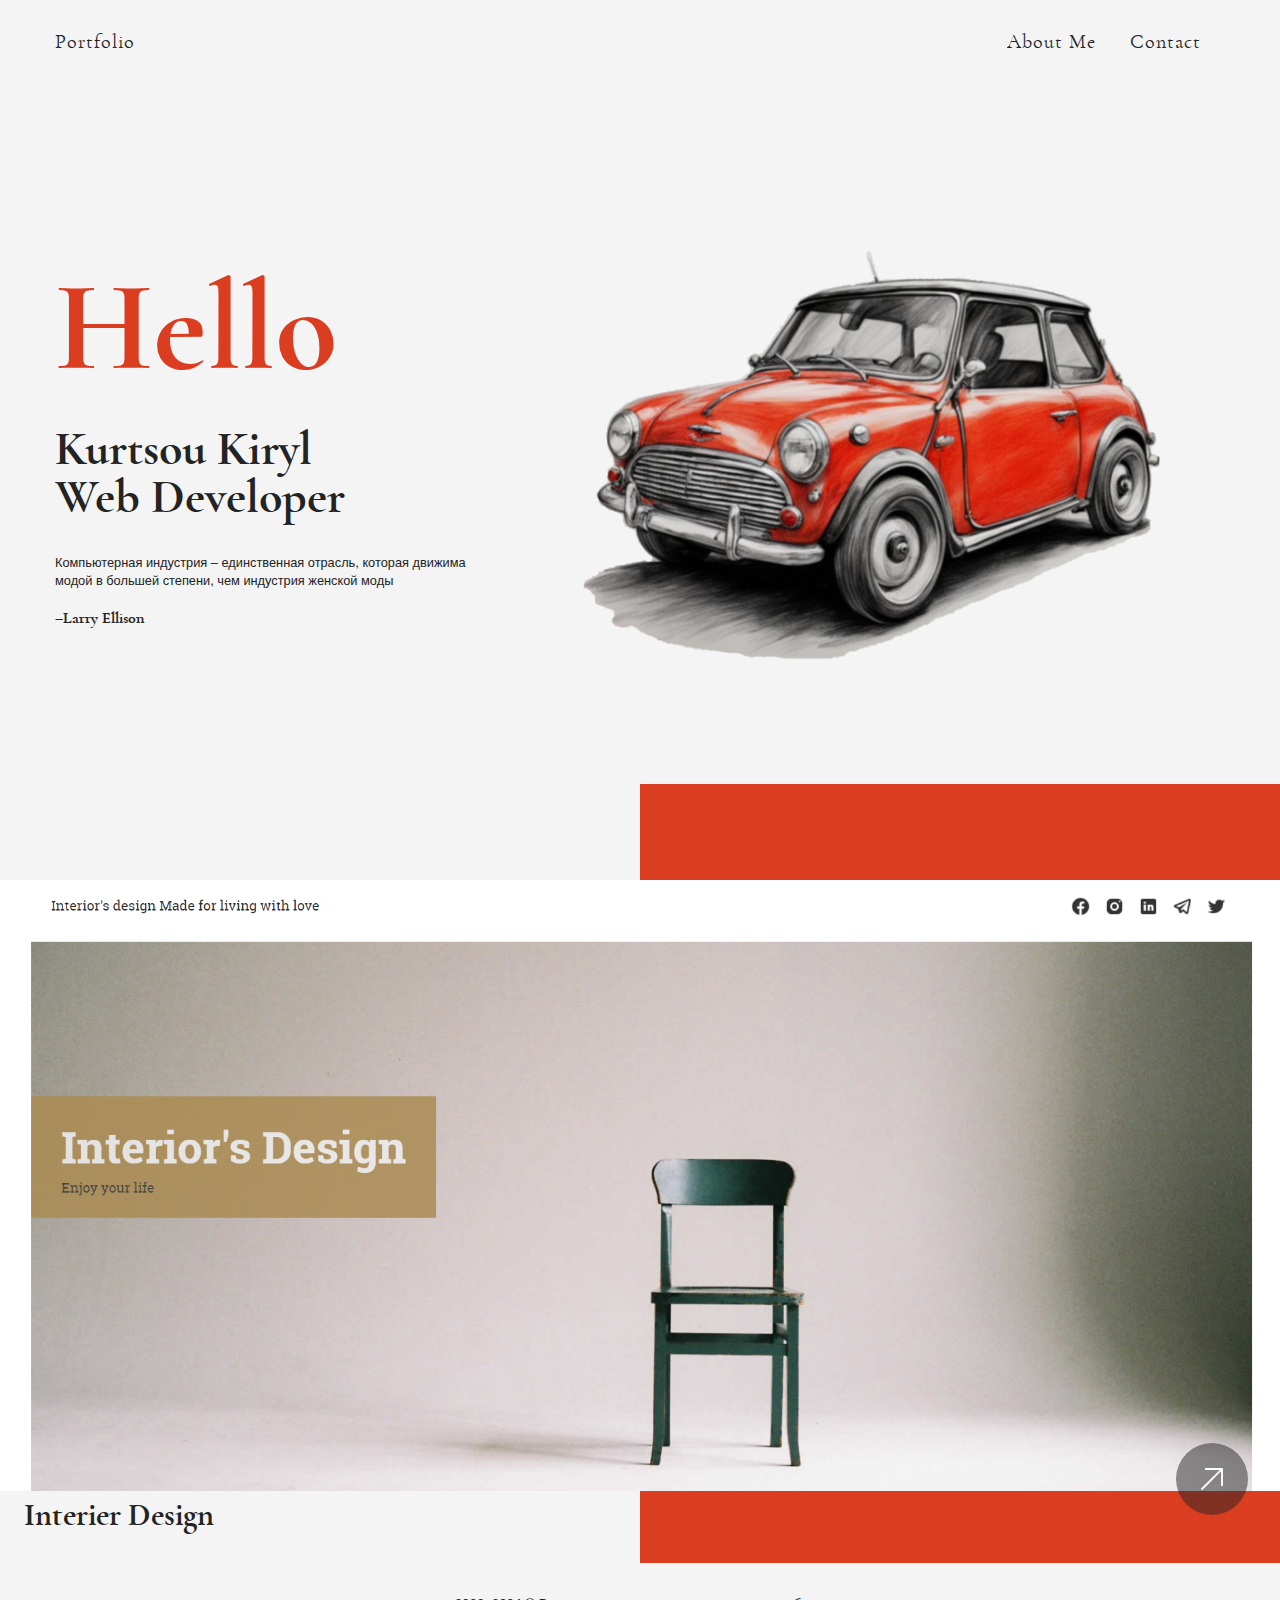
==== commit bfaa82f1: "add project" ====
--- a/index.html
+++ b/index.html
@@ -52,33 +52,9 @@
   <main class="projects" id="projects">
     <div class="project">
       <figure class="project__image">
-        <img src="./assets/images-projects/Samson.jpg" alt="">
-        <figcaption class="project__description">Далеко-далеко, за словесными
-          <a class="project__link" href="#">
-            <svg xmlns="http://www.w3.org/2000/svg" width="40" height="40" fill="#ffffff" viewBox="0 0 256 256"><path d="M198,64V168a6,6,0,0,1-12,0V78.48L68.24,196.24a6,6,0,0,1-8.48-8.48L177.52,70H88a6,6,0,0,1,0-12H192A6,6,0,0,1,198,64Z"></path></svg>
-              <path fill-rule="evenodd" clip-rule="evenodd" d="M8.29289 5.29289C8.68342 4.90237 9.31658 4.90237 9.70711 5.29289L15.5303 11.1161C16.0185 11.6043 16.0185 12.3957 15.5303 12.8839L9.70711 18.7071C9.31658 19.0976 8.68342 19.0976 8.29289 18.7071C7.90237 18.3166 7.90237 17.6834 8.29289 17.2929L13.5858 12L8.29289 6.70711C7.90237 6.31658 7.90237 5.68342 8.29289 5.29289Z" fill="#ffffff">
-          </path></a>
-        </figcaption>
-      </figure>
-    </div>
-
-    <div class="project">
-      <figure class="project__image">
-        <img src="./assets/images-projects/Starbucks Creative Expression.jpg" alt="">
-        <figcaption class="project__description">Далеко-далеко, за словесными.
-          <a class="project__link" href="#">
-            <svg xmlns="http://www.w3.org/2000/svg" width="40" height="40" fill="#ffffff" viewBox="0 0 256 256"><path d="M198,64V168a6,6,0,0,1-12,0V78.48L68.24,196.24a6,6,0,0,1-8.48-8.48L177.52,70H88a6,6,0,0,1,0-12H192A6,6,0,0,1,198,64Z"></path></svg>
-              <path fill-rule="evenodd" clip-rule="evenodd" d="M8.29289 5.29289C8.68342 4.90237 9.31658 4.90237 9.70711 5.29289L15.5303 11.1161C16.0185 11.6043 16.0185 12.3957 15.5303 12.8839L9.70711 18.7071C9.31658 19.0976 8.68342 19.0976 8.29289 18.7071C7.90237 18.3166 7.90237 17.6834 8.29289 17.2929L13.5858 12L8.29289 6.70711C7.90237 6.31658 7.90237 5.68342 8.29289 5.29289Z" fill="#ffffff">
-          </path></a>
-        </figcaption>
-      </figure>
-    </div>
-
-    <div class="project">
-      <figure class="project__image">
-        <img src="./assets/images-projects/Без названия (3).jpg" alt="">
-        <figcaption class="project__description">Далеко-далеко, за словесными.
-          <a class="project__link" href="#">
+        <img src="./assets/images-projects/project-07-2023.png" alt="project-07-2023">
+        <figcaption class="project__description">Interier Design
+          <a class="project__link" href="https://ssnaip8e.github.io/project.site.interior-design/" target="blank">
             <svg xmlns="http://www.w3.org/2000/svg" width="40" height="40" fill="#ffffff" viewBox="0 0 256 256"><path d="M198,64V168a6,6,0,0,1-12,0V78.48L68.24,196.24a6,6,0,0,1-8.48-8.48L177.52,70H88a6,6,0,0,1,0-12H192A6,6,0,0,1,198,64Z"></path></svg>
               <path fill-rule="evenodd" clip-rule="evenodd" d="M8.29289 5.29289C8.68342 4.90237 9.31658 4.90237 9.70711 5.29289L15.5303 11.1161C16.0185 11.6043 16.0185 12.3957 15.5303 12.8839L9.70711 18.7071C9.31658 19.0976 8.68342 19.0976 8.29289 18.7071C7.90237 18.3166 7.90237 17.6834 8.29289 17.2929L13.5858 12L8.29289 6.70711C7.90237 6.31658 7.90237 5.68342 8.29289 5.29289Z" fill="#ffffff">
           </path></a>
--- a/assets/fonts/stylesheet.css
+++ b/assets/fonts/stylesheet.css
@@ -15,14 +15,14 @@
   font-weight: 700;
   font-style: italic;
 } */
-
+/*
 @font-face {
   font-family: 'Cormorant Garamond';
   src: url('cormorantgaramond-italic-webfont.woff2') format('woff2'),
         url('cormorantgaramond-italic-webfont.woff') format('woff');
   font-weight: 400;
   font-style: italic;
-}
+} */
 /*
 @font-face {
   font-family: 'cormorant_garamondmedium';
@@ -38,16 +38,16 @@
         url('cormorantgaramond-mediumitalic-webfont.woff') format('woff');
   font-weight: 500;
   font-style: italic;
-}
+} */
 
 @font-face {
-  font-family: 'cormorant_garamondregular';
+  font-family: 'Cormorant Garamond';
   src: url('cormorantgaramond-regular-webfont.woff2') format('woff2'),
         url('cormorantgaramond-regular-webfont.woff') format('woff');
   font-weight: 400;
   font-style: normal;
 }
-
+/*
 @font-face {
   font-family: 'cormorant_garamondsemibold';
   src: url('cormorantgaramond-semibold-webfont.woff2') format('woff2'),
--- a/index.css
+++ b/index.css
@@ -18,7 +18,7 @@
   --ffamily-blockquote-author: var(--ffamily-primary);
   --ffamily-copyright: var(--ffamily-secondary);
   --fsize-title-1: clamp(1.5rem, 5vw, 3rem);
-  --fsize-title-2: clamp(1.25rem, 5vw, 2rem);
+  --fsize-title-2: clamp(1rem, 5vw, 2rem);
   --fsize-greeting: clamp(4rem, 10vw, 8rem);
   --fsize-link: 1.25rem;
   --fsize-blockquote: .8rem;
@@ -326,7 +326,7 @@
   content: "";
   position: absolute;
   top: -4rem;
-  left: 40%;
+  right: 0;
   bottom: 0;
   z-index: -1;
   width: 50%;
@@ -343,17 +343,18 @@
 
 .project__description {
   position: relative;
-  padding-left: 2rem;
-  font-family: var(--ffamily-secondary);
+  padding-top: .5rem;
+  margin-left: 1.5rem;
+  font-family: var(--ffamily-title-2);
   font-size: var(--fsize-title-2);
-  font-weight: 600;
+  font-weight: var(--fweight-title-2);
 }
 
 .project__link {
   position: absolute;
   right: 2rem;
   bottom: 1rem;
-  padding: .5rem;
+  padding: 1rem;
   line-height: 4px;
   background-color: var(--secondary-variant);
   border-radius: 50%;
@@ -368,8 +369,9 @@
   .project__link {
     right: 1rem;
     bottom: .5rem;
-  }
-}
-
-
-
+    padding: .5rem;
+  }
+}
+
+
+
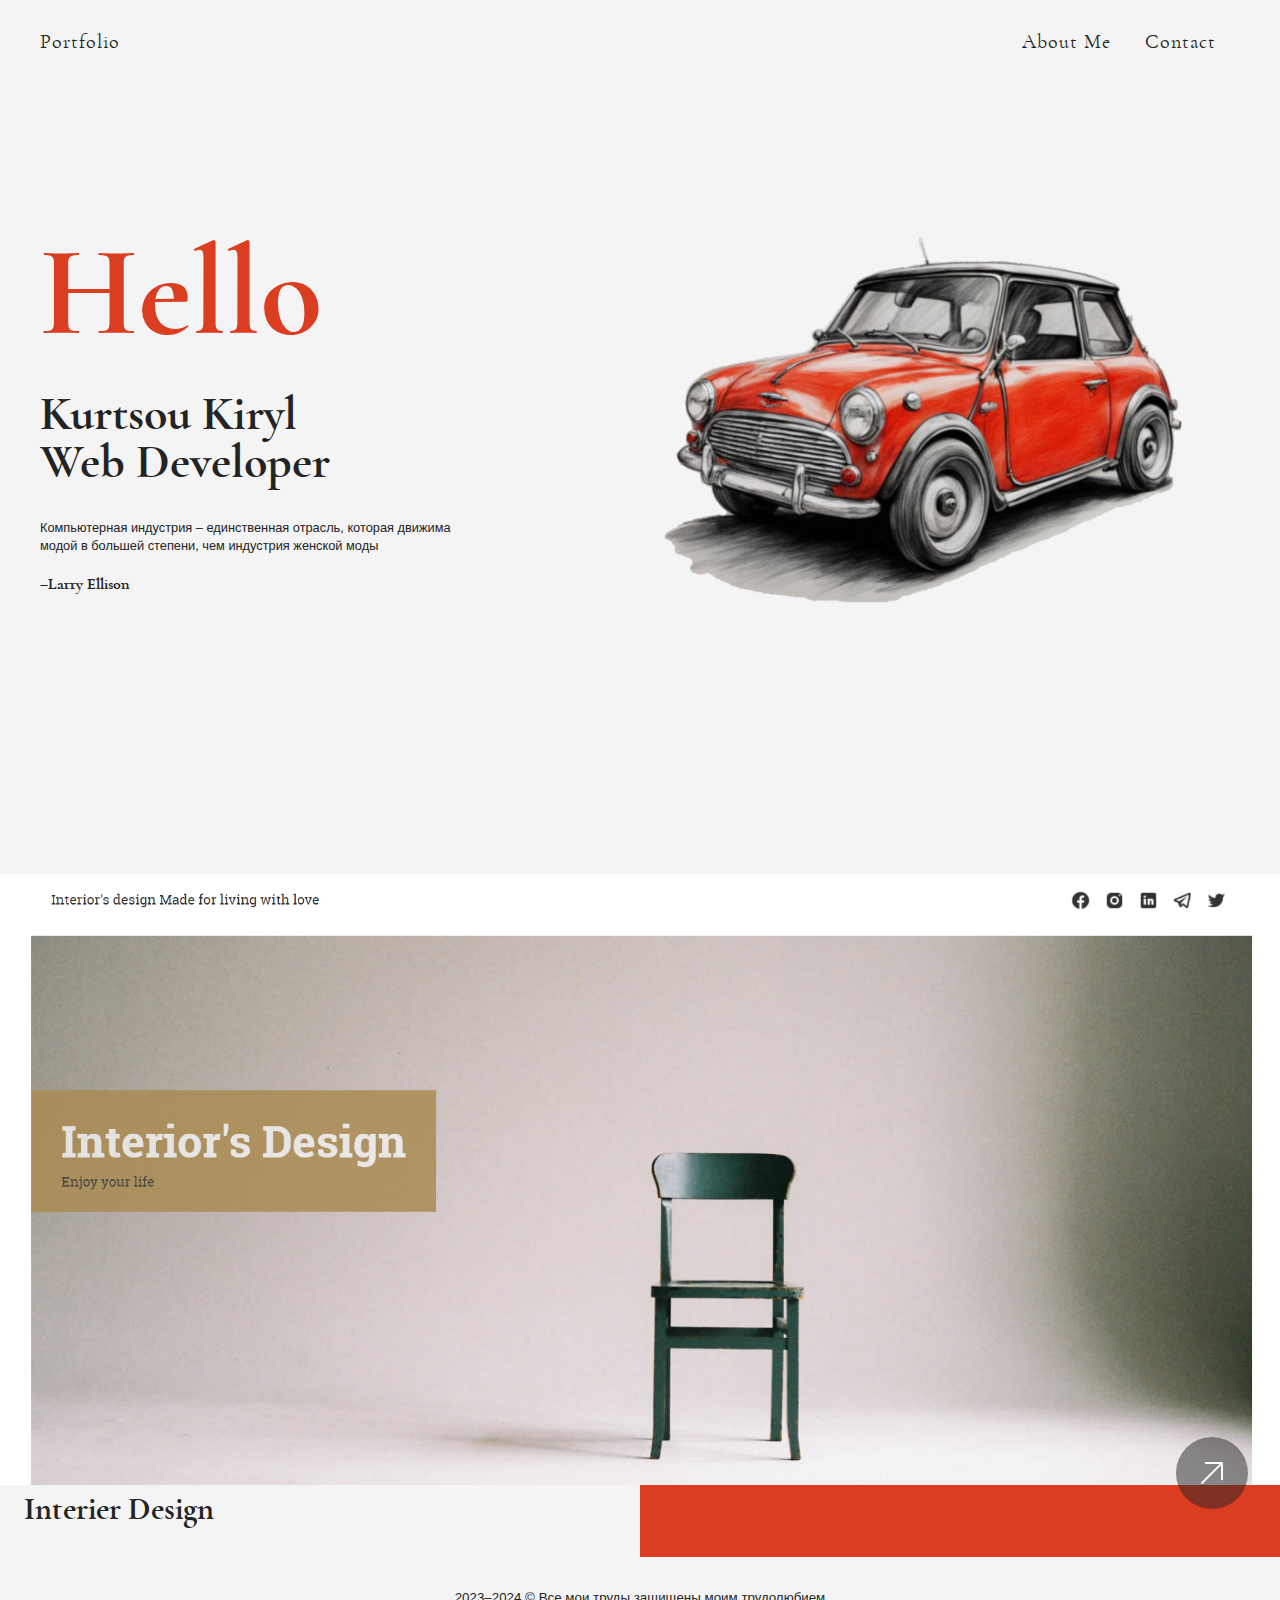
==== commit 38729cfe: "fix" ====
--- a/index.html
+++ b/index.html
@@ -1,32 +1,37 @@
 <!DOCTYPE html>
 <html lang="ru">
 <head>
-  <meta name="author" content="Kiryl Kurtsou">
   <meta charset="UTF-8">
   <meta name="viewport" content="width=device-width, initial-scale=1.0">
-  <title>PORTFOLIO</title>
+  <meta name="description" content="Портфолио от веб-разработчика Курцова Кирилла">
+  <meta name="keywords" content="Портфолио, Portfolio, веб-разработчик, фронтендер, портфолио проектов, web developer, projects">
+  <meta name="robots" content="index,follow">
+  <meta name="author" content="Kiryl Kurtsou">
+
+  <title>Портфолио разработчика</title>
+
   <link rel="stylesheet" href="./assets/fonts/stylesheet.css">
   <link rel="stylesheet" href="index.css">
 </head>
-<body class="body" id="body">
+
+<body class="body">
 
   <header class="header">
     <div class="header__flex container">
       <nav class="nav">
         <a class="nav__link" data-name-before="portfolio" data-name-after="portfolio" href="#">portfolio</a>
         <div class="nav__group-link">
-          <a class="nav__link" data-name-before="about me" data-name-after="about me"  href="#">about&nbsp;me</a>
-          <a class="nav__link" data-name-before="contact" data-name-after="contact"  href="#">contact</a>
+          <a class="nav__link" data-name-before="about me" data-name-after="about me" href="#">about&nbsp;me</a>
+          <a class="nav__link" data-name-before="contact" data-name-after="contact" href="#">contact</a>
         </div>
       </nav>
 
       <div class="nav-mobile">
-        <input class="input" type="checkbox" name="checkbox" id="checkbox">
-        <label class="label" for="checkbox">Menu</label>
-        <div class="nav-mobile__list list">
-          <a class="list__link" href="#">portfolio</a>
-          <a class="list__link" href="#">about&nbsp;me</a>
-          <a class="list__link" href="#">contact</a>
+        <input type="checkbox" name="checkbox" id="checkbox">
+        <label for="checkbox">Menu</label>
+        <div class="nav-mobile__list">
+          <a class="nav-mobile__link" href="#">about&nbsp;me</a>
+          <a class="nav-mobile__link" href="#">contact</a>
         </div>
       </div>
 
@@ -55,9 +60,10 @@
         <img src="./assets/images-projects/project-07-2023.png" alt="project-07-2023">
         <figcaption class="project__description">Interier Design
           <a class="project__link" href="https://ssnaip8e.github.io/project.site.interior-design/" target="blank">
-            <svg xmlns="http://www.w3.org/2000/svg" width="40" height="40" fill="#ffffff" viewBox="0 0 256 256"><path d="M198,64V168a6,6,0,0,1-12,0V78.48L68.24,196.24a6,6,0,0,1-8.48-8.48L177.52,70H88a6,6,0,0,1,0-12H192A6,6,0,0,1,198,64Z"></path></svg>
-              <path fill-rule="evenodd" clip-rule="evenodd" d="M8.29289 5.29289C8.68342 4.90237 9.31658 4.90237 9.70711 5.29289L15.5303 11.1161C16.0185 11.6043 16.0185 12.3957 15.5303 12.8839L9.70711 18.7071C9.31658 19.0976 8.68342 19.0976 8.29289 18.7071C7.90237 18.3166 7.90237 17.6834 8.29289 17.2929L13.5858 12L8.29289 6.70711C7.90237 6.31658 7.90237 5.68342 8.29289 5.29289Z" fill="#ffffff">
-          </path></a>
+            <svg xmlns="http://www.w3.org/2000/svg" width="40" height="40" fill="#ffffff" viewBox="0 0 256 256">
+              <path d="M198,64V168a6,6,0,0,1-12,0V78.48L68.24,196.24a6,6,0,0,1-8.48-8.48L177.52,70H88a6,6,0,0,1,0-12H192A6,6,0,0,1,198,64Z"></path>
+            </svg>
+          </a>
         </figcaption>
       </figure>
     </div>
--- a/index.css
+++ b/index.css
@@ -1,43 +1,4 @@
 
-:root {
-  /* colors */
-  --primary: rgb(244, 244, 244);
-  --primary-variant: rgb(255, 255, 255);
-  --secondary: rgb(35, 35, 35);
-  --secondary-variant: rgba(35, 35, 35, .5);
-  --accent: rgb(219, 61, 32);
-
-  /* fonts */
-  --ffamily-primary: 'Cormorant Garamond', serif;
-  --ffamily-secondary: Tahoma, Geneva, Verdana, sans-serif;
-  --ffamily-title-1: var(--ffamily-primary);
-  --ffamily-title-2: var(--ffamily-primary);
-  --ffamily-greeting: var(--ffamily-primary);
-  --ffamily-link: var(--ffamily-primary);
-  --ffamily-blockquote: var(--ffamily-secondary);
-  --ffamily-blockquote-author: var(--ffamily-primary);
-  --ffamily-copyright: var(--ffamily-secondary);
-  --fsize-title-1: clamp(1.5rem, 5vw, 3rem);
-  --fsize-title-2: clamp(1rem, 5vw, 2rem);
-  --fsize-greeting: clamp(4rem, 10vw, 8rem);
-  --fsize-link: 1.25rem;
-  --fsize-blockquote: .8rem;
-  --fsize-blockquote-author: 1rem;
-  --fweight-title-1: 700;
-  --fweight-title-2: 700;
-  --fweight-greeting: 700;
-  --fweight-link: 400;
-  --fweight-blockquote: 400;
-  --fweight-blockquote-author: 700;
-  --fweight-copyright: 400;
-  --lspacing: 1px;
-  --lheight: 1.4;
-
-  /* sizes */
-  --step: 1.5rem;
-  --container: 1170px;
-
-}
 
 /* min-reset */
 *,
@@ -50,6 +11,7 @@
   -moz-text-size-adjust: none;
   -webkit-text-size-adjust: none;
   text-size-adjust: none;
+  scroll-behavior: smooth;
 }
 
 body, h1, h2, p,
@@ -62,7 +24,10 @@
   width: 100%;
   height: 100%;
   min-height: 100svh;
+  font-family: 'Cormorant Garamond', serif;
   font-size: 16px;
+  color:  rgb(35, 35, 35);
+  background-color: rgb(244, 244, 244);
 }
 
 a {
@@ -76,15 +41,8 @@
 }
 
 ::selection {
-  color: var(--primary);
-  background-color: var(--secondary);
-}
-
-/* body */
-.body {
-  color: var(--secondary);
-  background-color: var(--primary);
-  font-family: var(--ffamily-primary);
+  color: rgb(244, 244, 244);
+  background-color:  rgb(35, 35, 35);
 }
 
 /* container */
@@ -95,7 +53,7 @@
 
 @media (min-width: 1280px) {
   .container {
-    max-width: var(--container);
+    max-width: 75rem;
   }
 }
 
@@ -104,12 +62,6 @@
   min-height: 90svh;
   margin-bottom: 2rem;
 }
-/*
-@media (max-width: 769px) {
-  .header {
-    min-height: 100%;
-  }
-} */
 
 .header__flex {
   position: relative;
@@ -139,8 +91,8 @@
 
 .nav__link {
   position: relative;
-  padding-inline: var(--step);
-  color: var(--primary);
+  padding-inline: 1.5rem;
+  color: rgb(244, 244, 244);
   overflow: hidden;
   transition: all .3s ease-in-out;
 }
@@ -153,13 +105,13 @@
   display: inline-block;
   width: 100%;
   height: 100%;
-  font-family: var(--ffamily-link);
-  font-size: var(--fsize-link);
-  font-weight: var(--fweight-link);
-  letter-spacing: var(--lspacing);
+  font-family: 'Cormorant Garamond', serif;
+  font-size: 1.25rem;
+  font-weight: 400;
+  letter-spacing: 1px;
   text-transform: capitalize;
-  color: var(--secondary);
-  background-color: var(--primary);
+  color:  rgb(35, 35, 35);
+  background-color: rgb(244, 244, 244);
   transition: all .3s ease-in-out;
 }
 
@@ -193,6 +145,7 @@
 
 .nav-mobile label {
   position: relative;
+  font-weight: 700;
 }
 
 .nav-mobile label::after {
@@ -202,7 +155,7 @@
   content: "";
   width: 100%;
   height: 1px;
-  background-color: var(--secondary);
+  background-color:  rgb(35, 35, 35);
 }
 
 .nav-mobile input:checked ~ .nav-mobile__list {
@@ -218,20 +171,20 @@
   transition: all .3s ease-in-out;
 }
 
-.list__link {
-  font-family: var(--ffamily-link);
-  font-size: var(--fsize-link);
-  font-weight: var(--fweight-link);
-  letter-spacing: var(--lspacing);
+.nav-mobile__link {
+  font-family: 'Cormorant Garamond', serif;
+  font-size: 1.25rem;
+  font-weight: 400;
+  letter-spacing: 1px;
   text-transform: capitalize;
-  color: var(--secondary);
-  background-color: var(--primary);
-  transition: all .3s ease-in-out;
-}
-
-.list__link:hover {
+  color:  rgb(35, 35, 35);
+  background-color: rgb(244, 244, 244);
+  transition: all .3s ease-in-out;
+}
+
+.nav-mobile__link:hover {
   text-decoration: underline;
-  color: var(--accent);
+  color: rgb(219, 61, 32);
 }
 
 @media (max-width: 426px) {
@@ -259,11 +212,11 @@
 }
 
 .banner__image {
-  flex: 2;
+  flex: 1;
 }
 
 .banner__intro {
-  flex: 1.5;
+  flex: 1;
 }
 
 .intro {
@@ -273,32 +226,32 @@
 }
 
 .intro__greeting {
-  font-family: var(--ffamily-greeting);
-  font-size: var(--fsize-greeting);
-  font-weight: var(--fweight-greeting);
-  color: var(--accent);
+  font-family: 'Cormorant Garamond', serif;
+  font-size: clamp(4rem, 10vw, 8rem);
+  font-weight: 700;
+  color: rgb(219, 61, 32);
   text-transform: capitalize;
 }
 
 .intro__title {
-  font-family: var(--ffamily-title-1);
-  font-size: var(--fsize-title-1);
-  font-weight: var(--fweight-title-1);
+  font-family: 'Cormorant Garamond', serif;
+  font-size: clamp(1.5rem, 5vw, 3rem);
+  font-weight: 700;
 }
 
 .blockquote {
   max-width: 60ch;
-  font-family: var(--ffamily-secondary);
-  font-size: var(--fsize-blockquote);
-  font-weight: var(--fweight-blockquote);
-  line-height: var(--lheight);
+  font-family: Tahoma, Geneva, Verdana, sans-serif;
+  font-size: .8rem;
+  font-weight: 400;
+  line-height: 1.4;
 }
 
 .blockquote__name-author {
-  font-family: var(--ffamily-blockquote-author);
+  font-family: 'Cormorant Garamond', serif;
   font-style: normal;
-  font-size: var(--fsize-blockquote-author);
-  font-weight: var(--fweight-blockquote-author);
+  font-size: 1rem;
+  font-weight: 700;
 }
 
 /* footer */
@@ -308,8 +261,8 @@
 
 .copyright {
   padding-block: 1rem;
-  font-family: var(--ffamily-copyright);
-  font-weight: var(--fweight-copyright);
+  font-family: Tahoma, Geneva, Verdana, sans-serif;
+  font-weight: 400;
 }
 
 /* projects */
@@ -330,7 +283,7 @@
   bottom: 0;
   z-index: -1;
   width: 50%;
-  background-color: var(--accent);
+  background-color: rgb(219, 61, 32);
 }
 
 /* main --> projects */
@@ -345,9 +298,9 @@
   position: relative;
   padding-top: .5rem;
   margin-left: 1.5rem;
-  font-family: var(--ffamily-title-2);
-  font-size: var(--fsize-title-2);
-  font-weight: var(--fweight-title-2);
+  font-family: 'Cormorant Garamond', serif;
+  font-size: clamp(1rem, 5vw, 2rem);
+  font-weight: 700;
 }
 
 .project__link {
@@ -356,13 +309,13 @@
   bottom: 1rem;
   padding: 1rem;
   line-height: 4px;
-  background-color: var(--secondary-variant);
+  background-color: rgba(35, 35, 35, .5);
   border-radius: 50%;
   transition: all .3s ease-in-out;
 }
 
 .project__link:hover {
-  background-color: var(--secondary);
+  background-color:  rgb(35, 35, 35);
 }
 
 @media (max-width: 768px) {
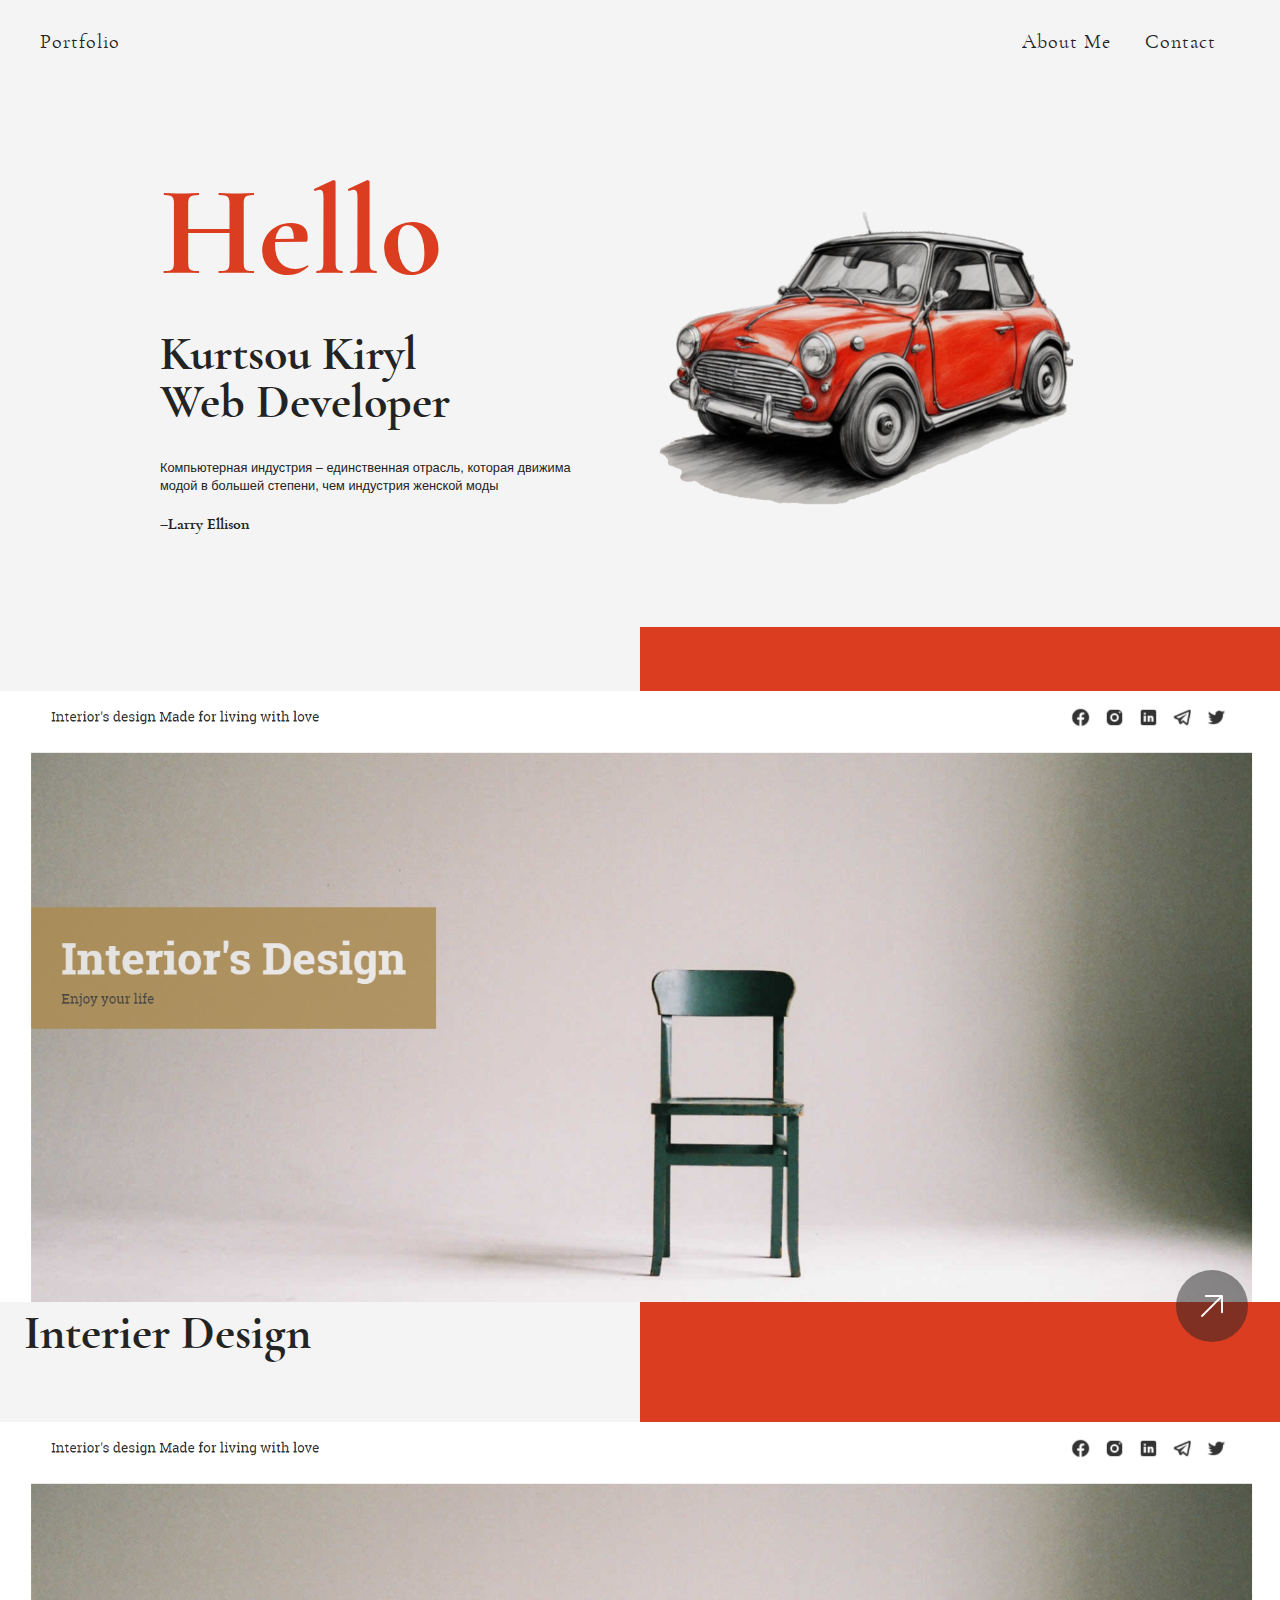
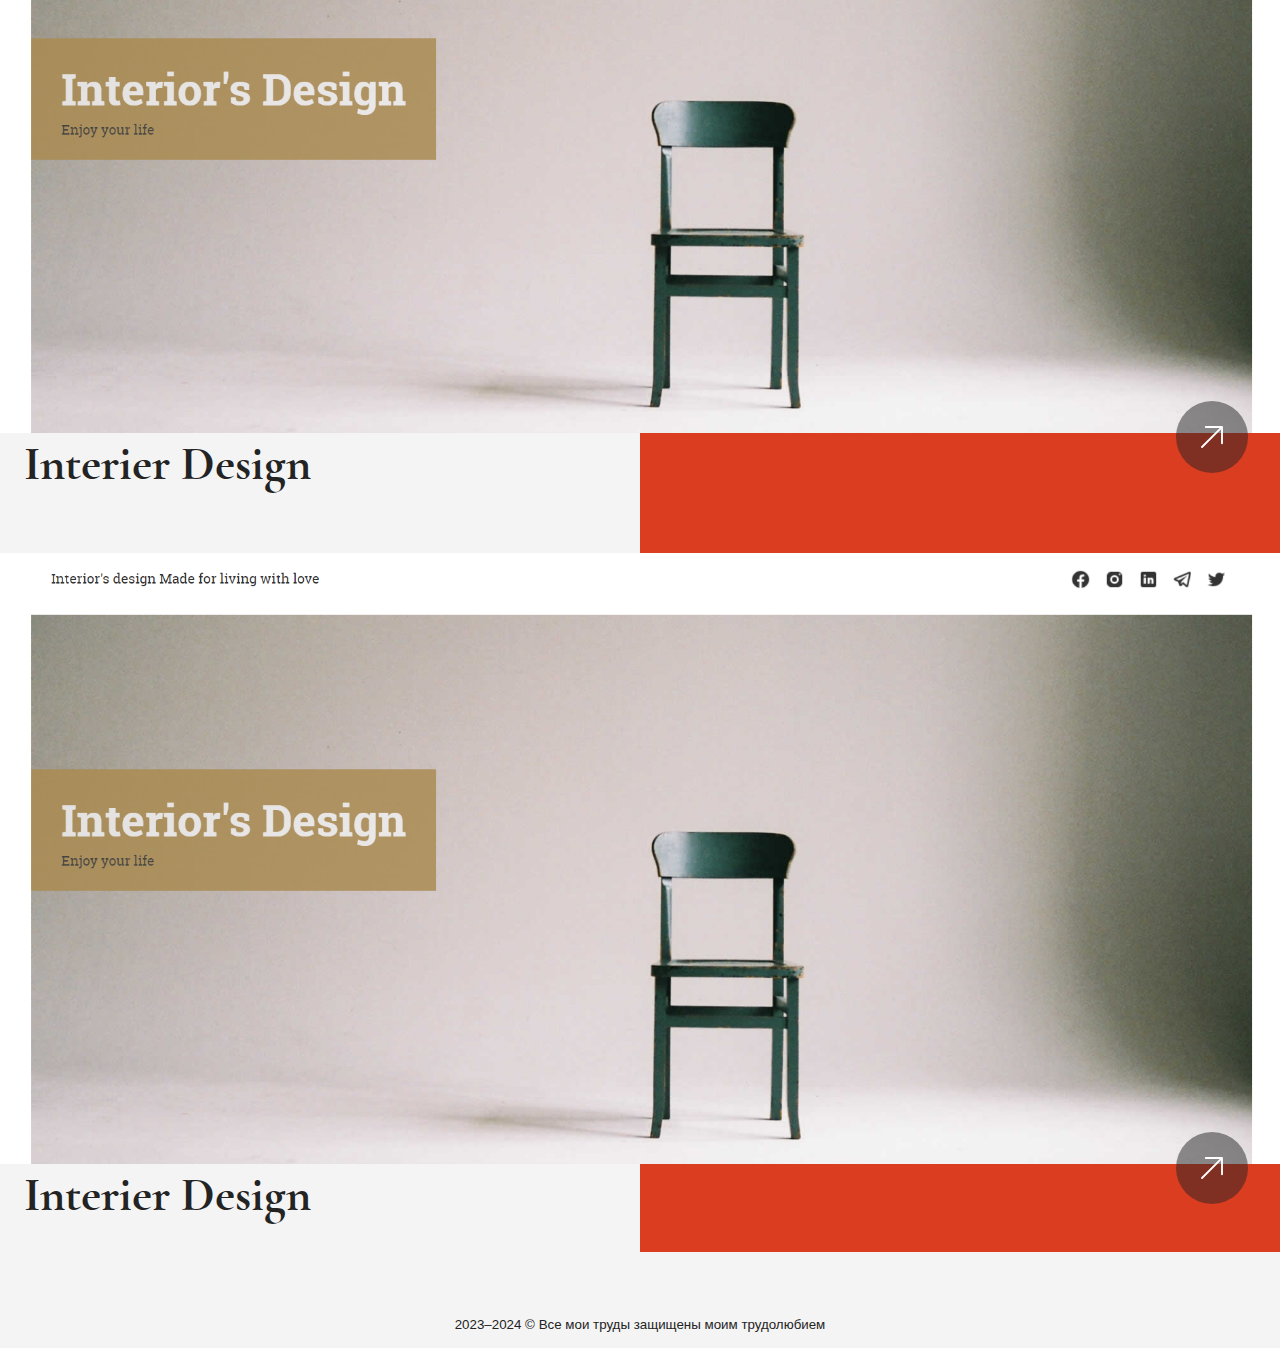
==== commit da3b7383: "fix" ====
--- a/index.html
+++ b/index.html
@@ -67,6 +67,32 @@
         </figcaption>
       </figure>
     </div>
+
+    <div class="project">
+      <figure class="project__image">
+        <img src="./assets/images-projects/project-07-2023.png" alt="project-07-2023">
+        <figcaption class="project__description">Interier Design
+          <a class="project__link" href="https://ssnaip8e.github.io/project.site.interior-design/" target="blank">
+            <svg xmlns="http://www.w3.org/2000/svg" width="40" height="40" fill="#ffffff" viewBox="0 0 256 256">
+              <path d="M198,64V168a6,6,0,0,1-12,0V78.48L68.24,196.24a6,6,0,0,1-8.48-8.48L177.52,70H88a6,6,0,0,1,0-12H192A6,6,0,0,1,198,64Z"></path>
+            </svg>
+          </a>
+        </figcaption>
+      </figure>
+    </div>
+
+    <div class="project">
+      <figure class="project__image">
+        <img src="./assets/images-projects/project-07-2023.png" alt="project-07-2023">
+        <figcaption class="project__description">Interier Design
+          <a class="project__link" href="https://ssnaip8e.github.io/project.site.interior-design/" target="blank">
+            <svg xmlns="http://www.w3.org/2000/svg" width="40" height="40" fill="#ffffff" viewBox="0 0 256 256">
+              <path d="M198,64V168a6,6,0,0,1-12,0V78.48L68.24,196.24a6,6,0,0,1-8.48-8.48L177.52,70H88a6,6,0,0,1,0-12H192A6,6,0,0,1,198,64Z"></path>
+            </svg>
+          </a>
+        </figcaption>
+      </figure>
+    </div>
   </main>
 
   <footer class="footer">
--- a/index.css
+++ b/index.css
@@ -59,7 +59,6 @@
 
 /* header */
 .header {
-  min-height: 90svh;
   margin-bottom: 2rem;
 }
 
@@ -200,6 +199,11 @@
 }
 
 /* header --> banner */
+.header__banner {
+  max-width: 60rem;
+  margin-inline: auto;
+}
+
 .banner {
   display: flex;
   justify-content: space-between;
@@ -271,22 +275,26 @@
   display: flex;
   flex-direction: column;
   gap: 4rem;
-  margin-bottom: 2rem;
+  margin-bottom: 4rem;
   padding-block: 2rem;
 }
 
 .projects:after {
   content: "";
   position: absolute;
-  top: -4rem;
+  top: -2rem;
   right: 0;
   bottom: 0;
-  z-index: -1;
+  z-index: 0;
   width: 50%;
   background-color: rgb(219, 61, 32);
 }
 
 /* main --> projects */
+.project {
+  z-index: 1;
+}
+
 .project__image {
   display: flex;
   flex-direction: column;
@@ -299,7 +307,7 @@
   padding-top: .5rem;
   margin-left: 1.5rem;
   font-family: 'Cormorant Garamond', serif;
-  font-size: clamp(1rem, 5vw, 2rem);
+  font-size: clamp(1.25rem, 5vw, 3rem);
   font-weight: 700;
 }
 
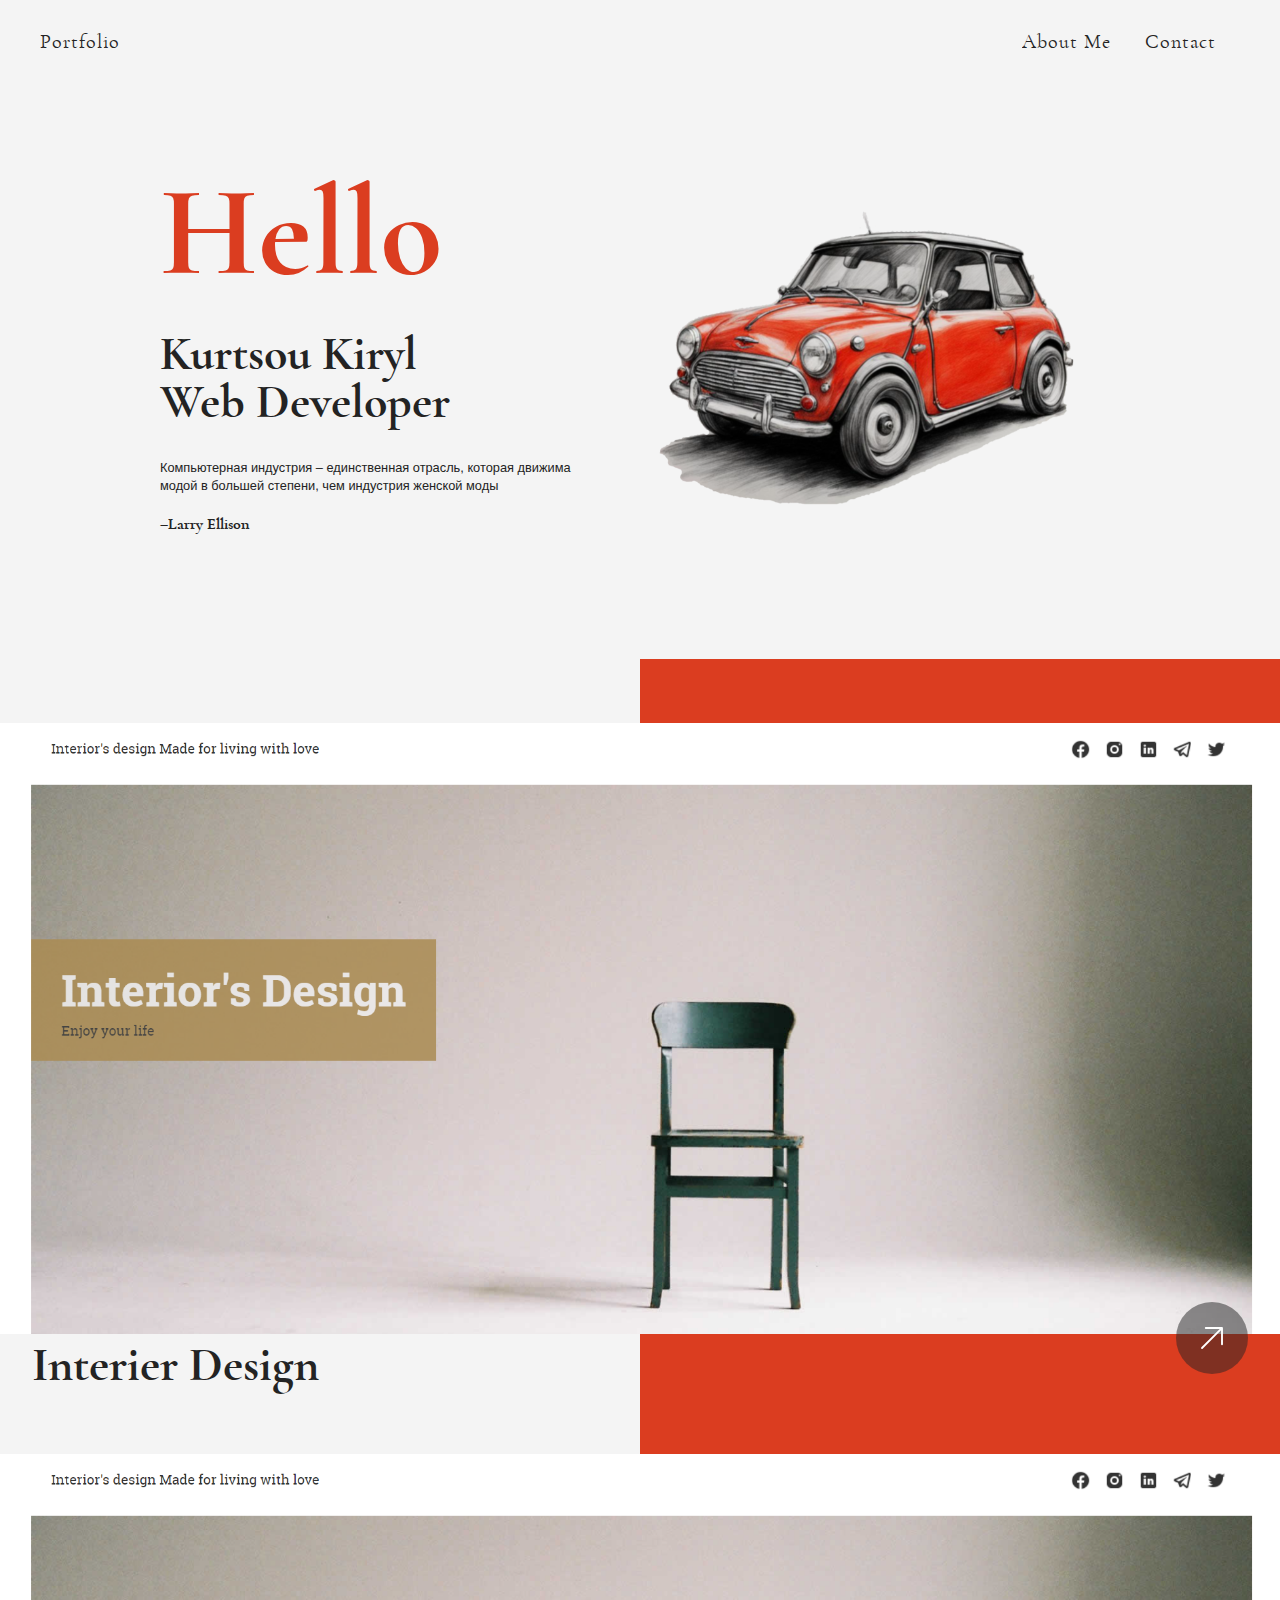
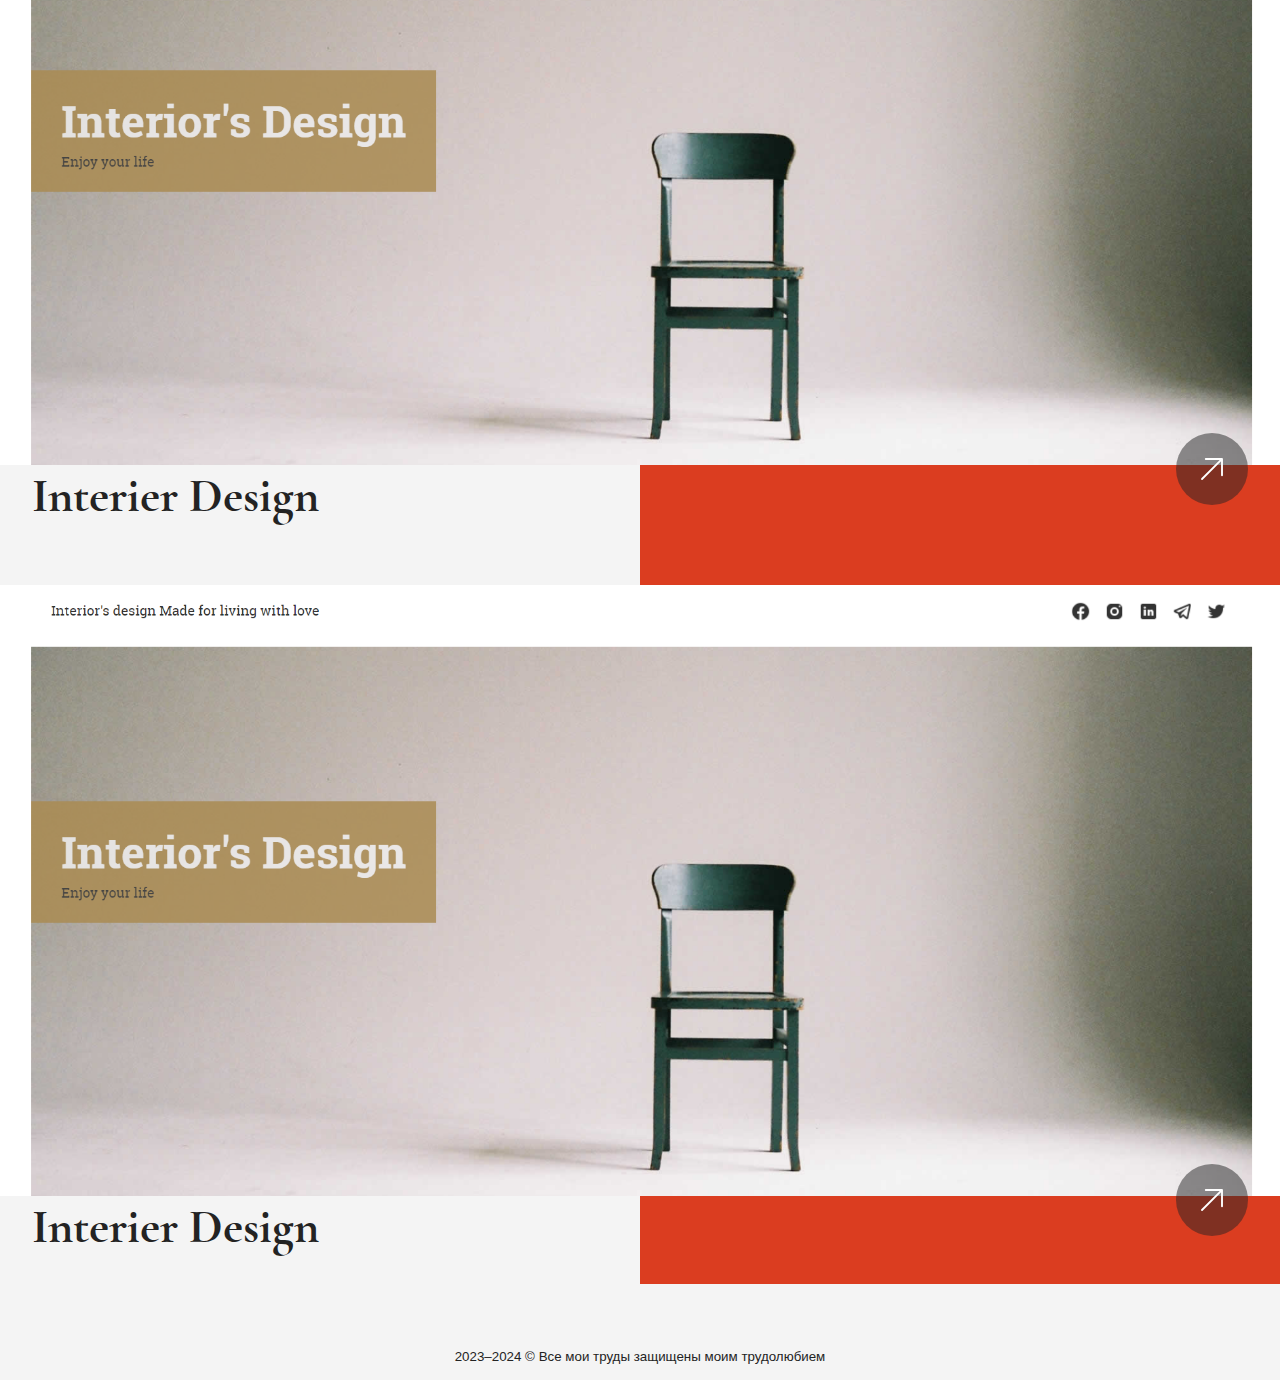
==== commit 0ebacf1f: "fix 99%" ====
--- a/index.html
+++ b/index.html
@@ -7,22 +7,27 @@
   <meta name="keywords" content="Портфолио, Portfolio, веб-разработчик, фронтендер, портфолио проектов, web developer, projects">
   <meta name="robots" content="index,follow">
   <meta name="author" content="Kiryl Kurtsou">
-
   <title>Портфолио разработчика</title>
-
   <link rel="stylesheet" href="./assets/fonts/stylesheet.css">
-  <link rel="stylesheet" href="index.css">
+  <link rel="stylesheet" href="./styles/vars.css">
+  <link rel="stylesheet" href="./styles/base.css">
+  <link rel="stylesheet" href="./styles/modules/container.css">
+  <link rel="stylesheet" href="./styles/modules/header.css">
+  <link rel="stylesheet" href="./styles/modules/nav.css">
+  <link rel="stylesheet" href="./styles/modules/nav-mobile.css">
+  <link rel="stylesheet" href="./styles/modules/main.css">
+  <link rel="stylesheet" href="./styles/modules/project.css">
+  <link rel="stylesheet" href="./styles/modules/footer.css">
 </head>
-
 <body class="body">
 
   <header class="header">
     <div class="header__flex container">
       <nav class="nav">
-        <a class="nav__link" data-name-before="portfolio" data-name-after="portfolio" href="#">portfolio</a>
+        <a class="nav__link" data-name="portfolio" href="#">portfolio</a>
         <div class="nav__group-link">
-          <a class="nav__link" data-name-before="about me" data-name-after="about me" href="#">about&nbsp;me</a>
-          <a class="nav__link" data-name-before="contact" data-name-after="contact" href="#">contact</a>
+          <a class="nav__link" data-name="about me" href="#">about&nbsp;me</a>
+          <a class="nav__link" data-name="contact" href="#">contact</a>
         </div>
       </nav>
 
@@ -54,7 +59,7 @@
     </div>
   </header>
 
-  <main class="projects" id="projects">
+  <main class="main">
     <div class="project">
       <figure class="project__image">
         <img src="./assets/images-projects/project-07-2023.png" alt="project-07-2023">
--- a/styles/vars.css
+++ b/styles/vars.css
@@ -0,0 +1,34 @@
+
+:root {
+  /* colors */
+  --primary: rgb(244, 244, 244);
+  --secondary: rgb(35, 35, 35);
+  --secondary-variant: rgba(35, 35, 35, .5);
+  --accent: rgb(219, 61, 32);
+
+  /* fonts */
+  --ffamily-primary: 'Cormorant Garamond', serif;
+  --ffamily-secondary: Tahoma, sans-serif;
+  --fweight-bold: 700;
+  --fweight-regular: 400;
+  --lheight: 1.4;
+  --lspacing: 1px;
+  --fsize-greeting: clamp(4rem, 10vw, 8rem);
+  --fsize-title-banner: clamp(1.5rem, 5vw, 3rem);
+  --fsize-title-project: clamp(1.25rem, 5vw, 3rem);
+  --fsize-blockquote: .8rem;
+  --fsize-blockquote-author: 1rem;
+  --fsize-link: 1.25rem;
+
+  /* size */
+  --padding: 1rem;
+  --padding-top: .5rem;
+  --padding-block: 2rem;
+  --padding-inline: 1.5rem;
+  --margin-bottom: 4rem;
+  --margin-left: 2rem;
+
+  /* others */
+  --transition: all .3s ease-in-out;
+
+}
--- a/styles/base.css
+++ b/styles/base.css
@@ -0,0 +1,45 @@
+
+*,
+*::before,
+*::after {
+  box-sizing: border-box;
+}
+
+html {
+  -moz-text-size-adjust: none;
+  -webkit-text-size-adjust: none;
+  text-size-adjust: none;
+  scroll-behavior: smooth;
+}
+
+body, h1, h2, p,
+blockquote, cite, figure {
+  margin: 0;
+}
+
+html,
+body {
+  width: 100%;
+  height: 100%;
+  min-height: 100svh;
+  font-family: var(--ffamily-primary);
+  font-size: 16px;
+  font-weight: var(--fweight-regular);
+  color: var(--secondary);
+  background-color: var(--primary);
+}
+
+a {
+  display: inline-block;
+  text-decoration: none;
+}
+
+img {
+  max-width: 100%;
+  height: auto;
+}
+
+::selection {
+  color: var(--primary);
+  background-color: var(--secondary);
+}
--- a/styles/modules/container.css
+++ b/styles/modules/container.css
@@ -0,0 +1,11 @@
+
+.container {
+  max-width: 90%;
+  margin-inline: auto;
+}
+
+@media (min-width: 1280px) {
+  .container {
+    max-width: 75rem;
+  }
+}
--- a/styles/modules/header.css
+++ b/styles/modules/header.css
@@ -0,0 +1,74 @@
+
+.header {
+  margin-bottom: var(--margin-bottom);
+}
+
+.header__flex {
+  position: relative;
+  display: flex;
+  flex-direction: column;
+  gap: 4rem;
+  padding-block: var(--padding-block);
+}
+
+@media (max-width: 426px) {
+  .header__flex {
+    gap: 0;
+  }
+}
+
+.header__banner {
+  max-width: 60rem;
+  margin-inline: auto;
+}
+
+.banner {
+  display: flex;
+  justify-content: space-between;
+  align-items: center;
+  flex-wrap: wrap;
+}
+
+.banner__image {
+  min-width: 18.5rem;
+}
+
+.banner__image {
+  flex: 1;
+}
+
+.banner__intro {
+  flex: 1;
+}
+
+.intro {
+  display: flex;
+  flex-direction: column;
+  gap: 2rem;
+}
+
+.intro__greeting {
+  font-size: var(--fsize-greeting);
+  font-weight: var(--fweight-bold);
+  color: var(--accent);
+  text-transform: capitalize;
+}
+
+.intro__title {
+  font-size: var(--fsize-title-banner);
+  font-weight: var(--fweight-bold);
+}
+
+.blockquote {
+  max-width: 60ch;
+  font-family: var(--ffamily-secondary);
+  font-size: var(--fsize-blockquote);
+  line-height: var(--lheight);
+}
+
+.blockquote__name-author {
+  font-family: var(--ffamily-primary);
+  font-style: normal;
+  font-size: var(--fsize-blockquote-author);
+  font-weight: var(--fweight-bold);
+}
--- a/styles/modules/nav.css
+++ b/styles/modules/nav.css
@@ -0,0 +1,54 @@
+
+.nav {
+  display: flex;
+  justify-content: space-between;
+  align-items: center;
+}
+
+.nav__group-link {
+  display: flex;
+  gap: 1rem;
+}
+
+.nav__link {
+  position: relative;
+  padding-inline: var(--padding-inline);
+  color: var(--primary);
+  overflow: hidden;
+  transition:var(--transition);
+}
+
+.nav__link:before,
+.nav__link:after {
+  content: attr(data-name);
+  position: absolute;
+  left: 0;
+  top: 0;
+  display: inline-block;
+  width: 100%;
+  height: 100%;
+  font-family: var(--ffamily-primary);
+  font-size: var(--fsize-link);
+  font-weight: var(--fweight-regular);
+  letter-spacing: var(--lspacing);
+  text-transform: capitalize;
+  color: var(--secondary);
+  background-color: var(--primary);
+  transition: var(--transition);
+}
+
+.nav__link:after {
+  transform: translateY(30px);
+}
+
+.nav__link:before {
+  transform: translateY(0);
+}
+
+.nav__link:hover:before {
+  transform: translateY(-30px);
+}
+
+.nav__link:hover:after {
+  transform: translateY(0);
+}
--- a/styles/modules/nav-mobile.css
+++ b/styles/modules/nav-mobile.css
@@ -0,0 +1,65 @@
+
+.nav-mobile {
+  z-index: 4;
+  text-align: end;
+}
+
+.nav-mobile input {
+  display: none;
+}
+
+.nav-mobile label {
+  position: relative;
+  font-weight: var(--fweight-bold);
+}
+
+.nav-mobile label::after {
+  position: absolute;
+  left: 0;
+  bottom: 0;
+  content: "";
+  width: 100%;
+  height: 1px;
+  background-color: var(--secondary);
+}
+
+.nav-mobile input:checked ~ .nav-mobile__list {
+  transform: translateY(10px);
+}
+
+.nav-mobile__list {
+  display: flex;
+  flex-direction: column;
+  align-items: end;
+  gap: .5rem;
+  transform: translateY(-200px);
+  transition: var(--transition);
+}
+
+.nav-mobile__link {
+  font-family: var(--ffamily-primary);
+  font-size: var(--fsize-link);
+  font-weight: var(--fweight-regular);
+  letter-spacing: var(--lspacing);
+  text-transform: capitalize;
+  color: var(--secondary);
+  background-color: var(--primary);
+  transition: var(--transition);
+}
+
+.nav-mobile__link:hover {
+  text-decoration: underline;
+  /* color: var(--accent); */
+}
+
+@media (max-width: 426px) {
+  .nav {
+    display: none;
+  }
+}
+
+@media (min-width: 426px) {
+  .nav-mobile {
+    display: none;
+  }
+}
--- a/styles/modules/main.css
+++ b/styles/modules/main.css
@@ -0,0 +1,20 @@
+
+.main {
+  position: relative;
+  display: flex;
+  flex-direction: column;
+  gap: 4rem;
+  margin-bottom: var(--margin-bottom);
+  padding-block: var(--padding-block);
+}
+
+.main:after {
+  content: "";
+  position: absolute;
+  top: -2rem;
+  right: 0;
+  bottom: 0;
+  z-index: 0;
+  width: 50%;
+  background-color: var(--accent);
+}
--- a/styles/modules/project.css
+++ b/styles/modules/project.css
@@ -0,0 +1,42 @@
+
+.project {
+  z-index: 1;
+}
+
+.project__image {
+  display: flex;
+  flex-direction: column;
+  max-width: 80rem;
+  margin-inline: auto;
+}
+
+.project__description {
+  position: relative;
+  padding-top: var(--padding-top);
+  margin-left: var(--margin-left);
+  font-size: var(--fsize-title-project);
+  font-weight: var(--fweight-bold);
+}
+
+.project__link {
+  position: absolute;
+  right: 2rem;
+  bottom: 1rem;
+  padding: var(--padding);
+  line-height: 4px;
+  background-color: var(--secondary-variant);
+  border-radius: 50%;
+  transition: var(--transition);
+}
+
+.project__link:hover {
+  background-color: var(--secondary);
+}
+
+@media (max-width: 768px) {
+  .project__link {
+    right: 1rem;
+    bottom: .5rem;
+    padding: calc(var(--padding) / 2);
+  }
+}
--- a/styles/modules/footer.css
+++ b/styles/modules/footer.css
@@ -0,0 +1,9 @@
+
+.footer {
+  text-align: center;
+}
+
+.copyright {
+padding: var(--padding);
+font-family: var(--ffamily-secondary);
+}
